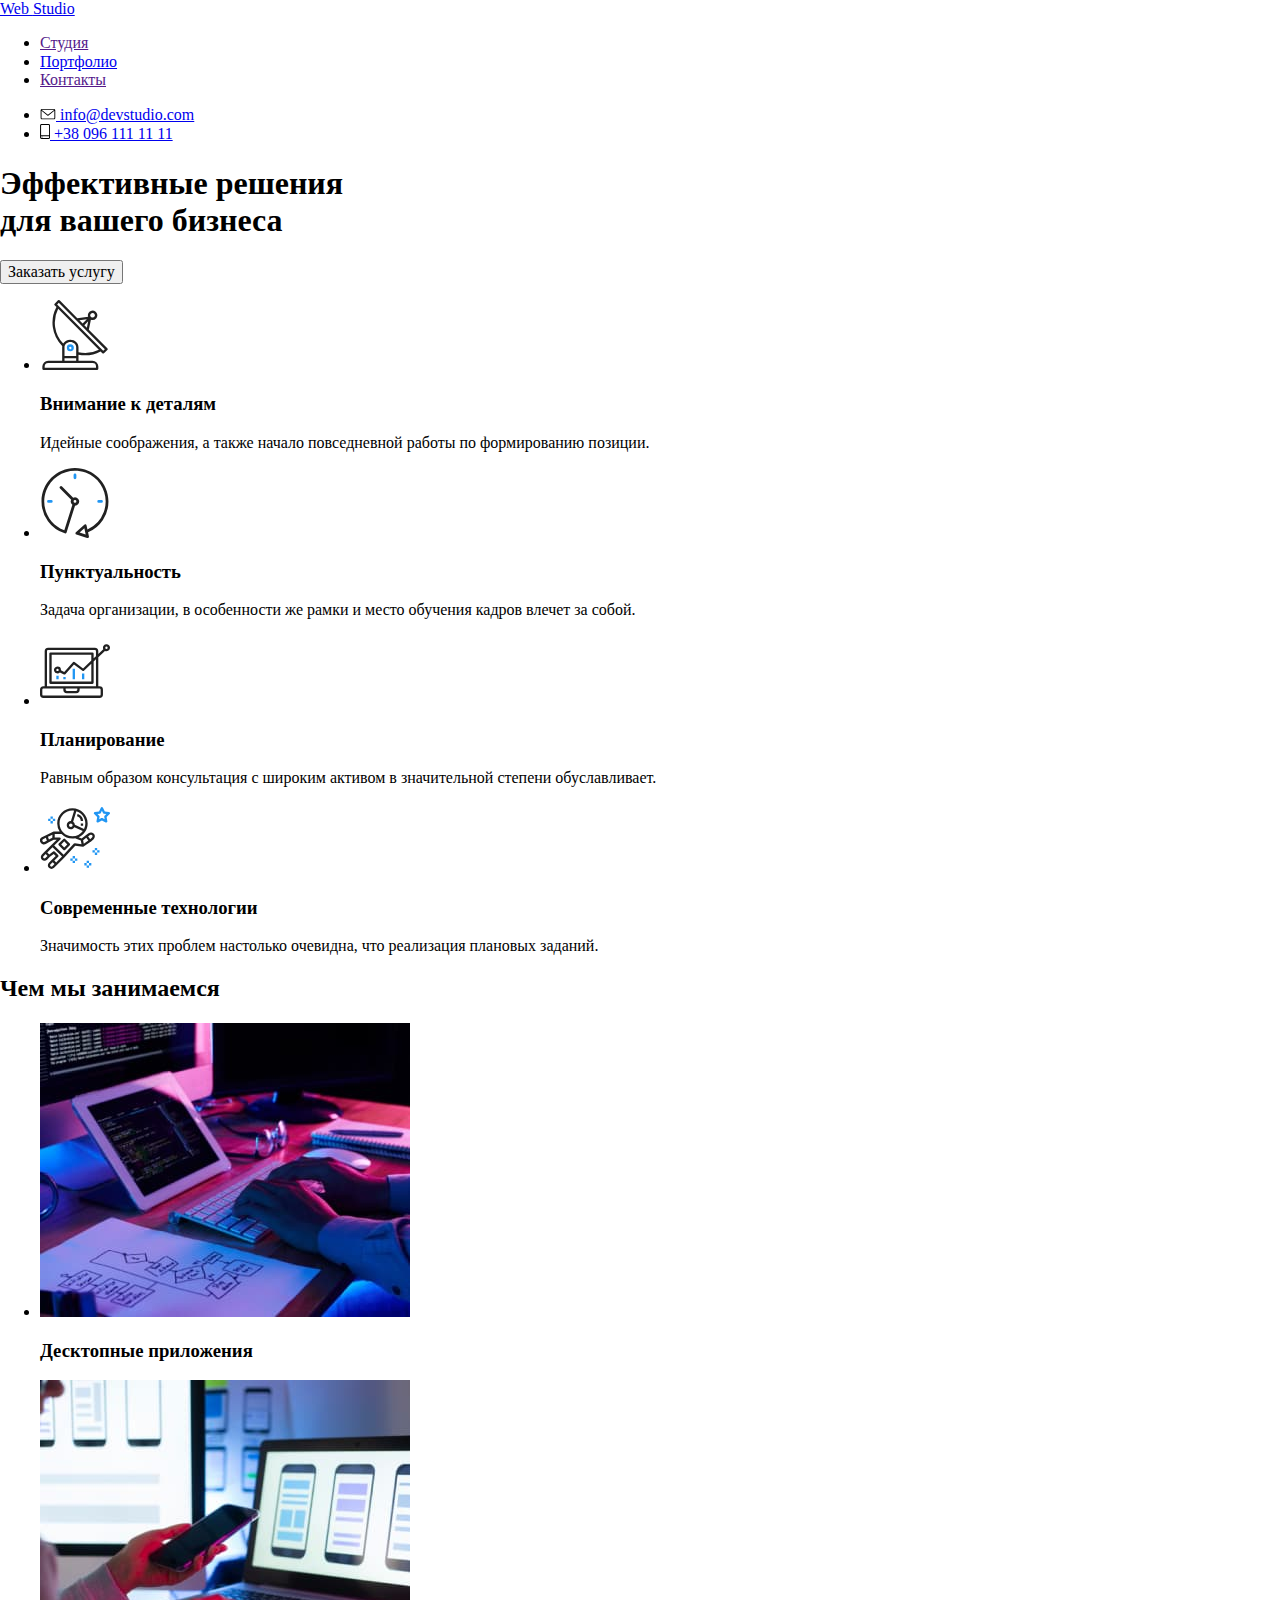
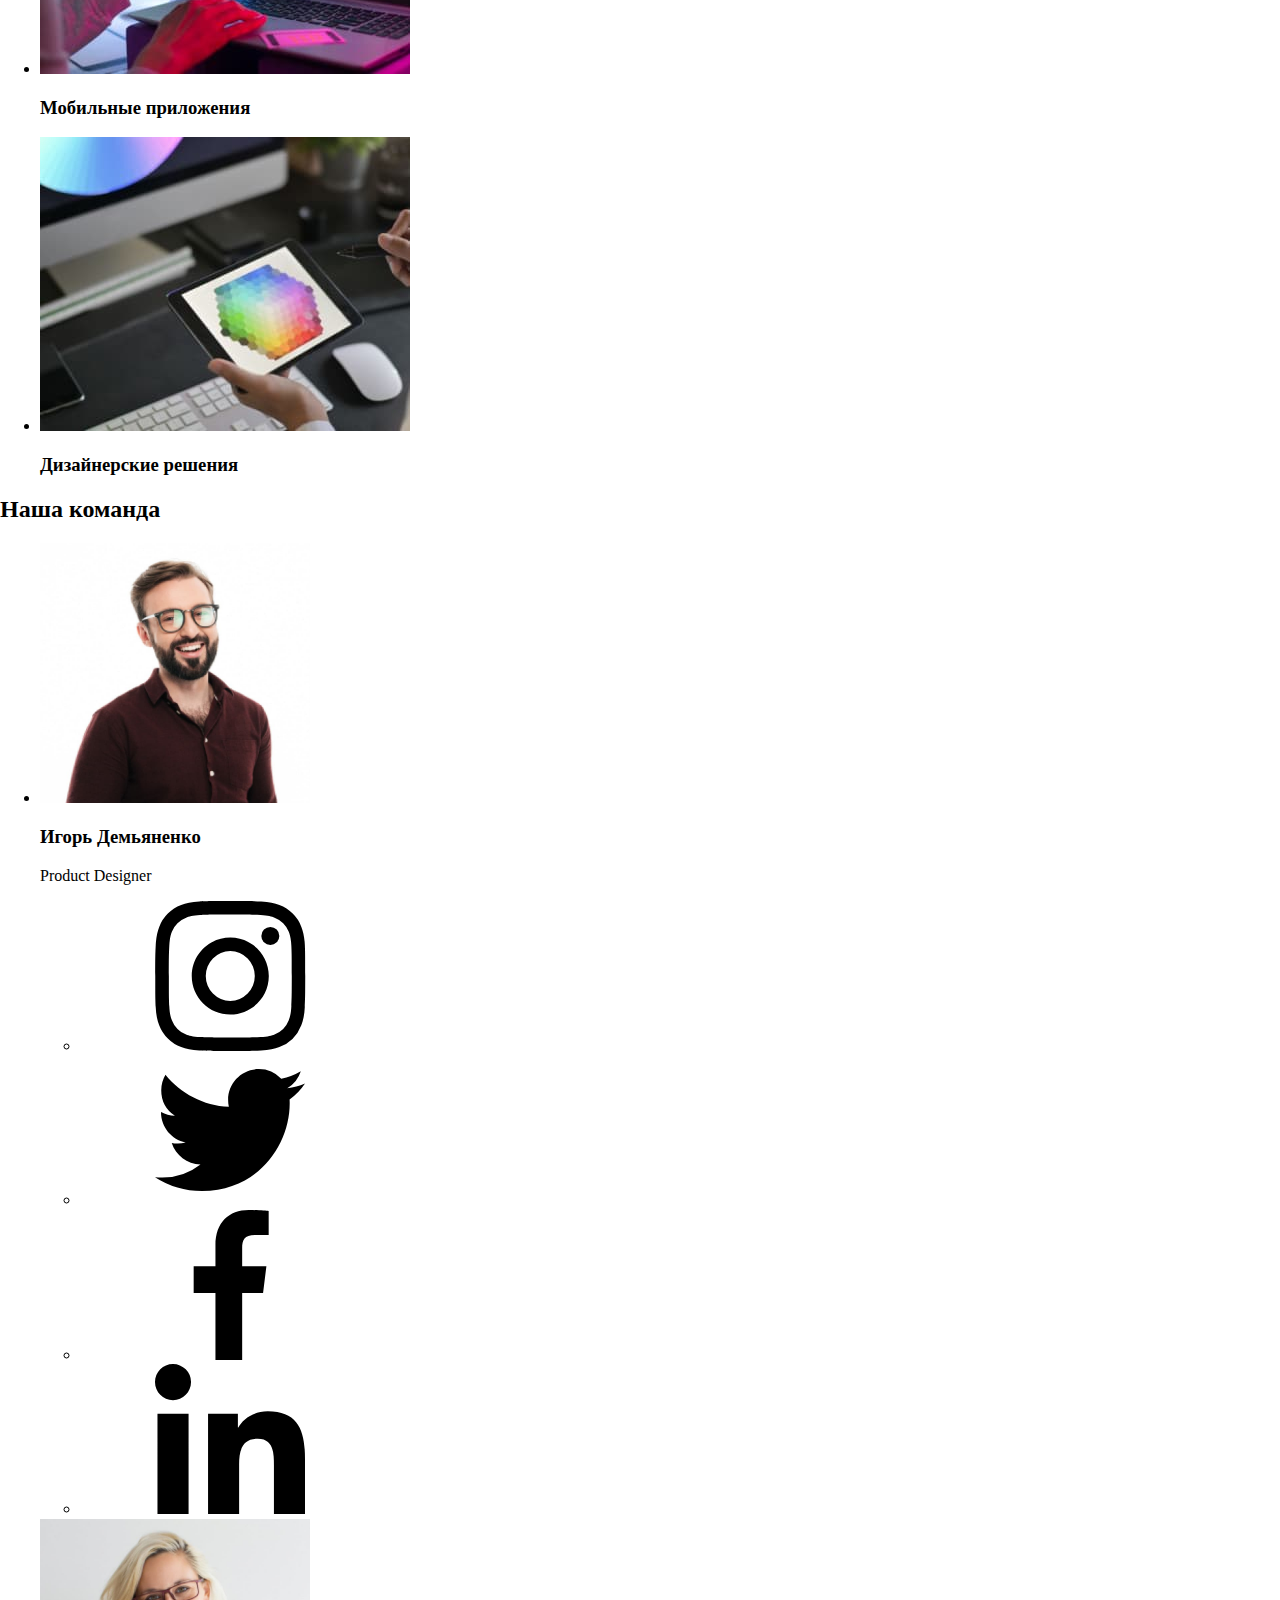
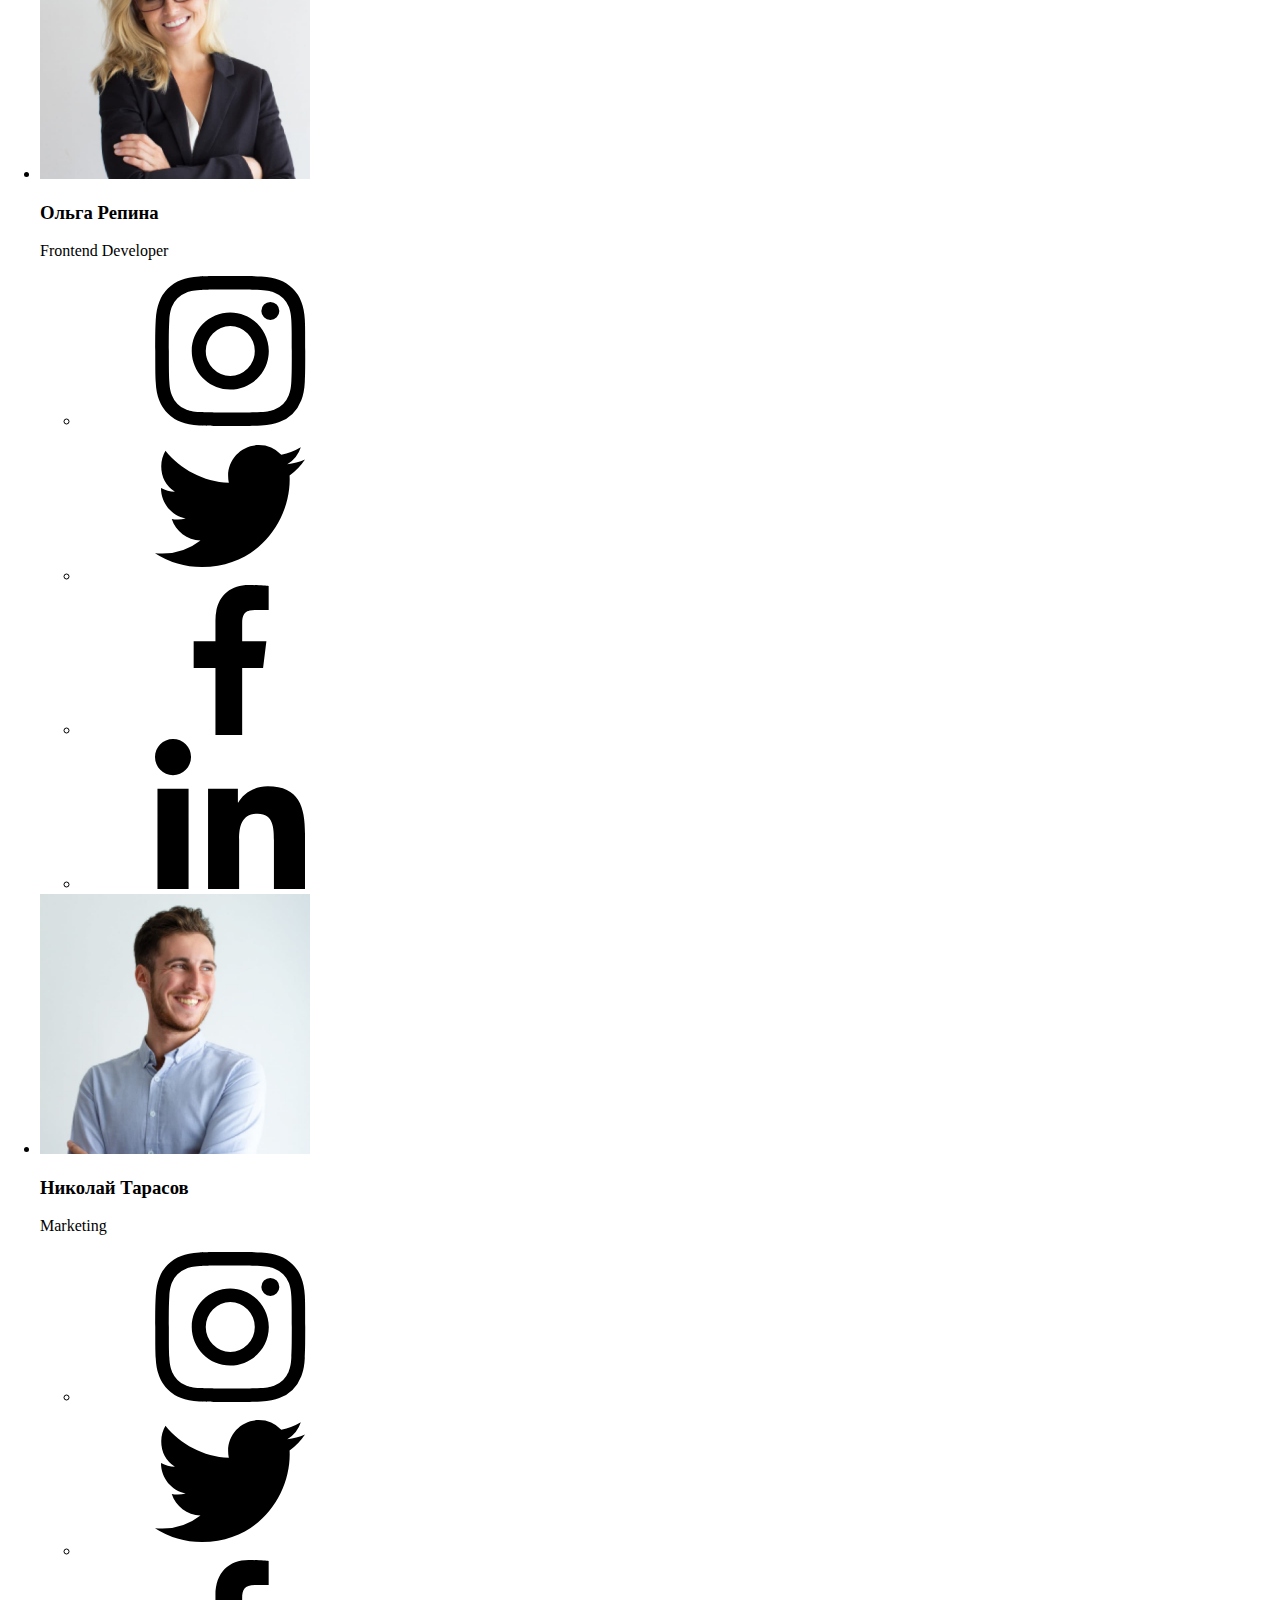
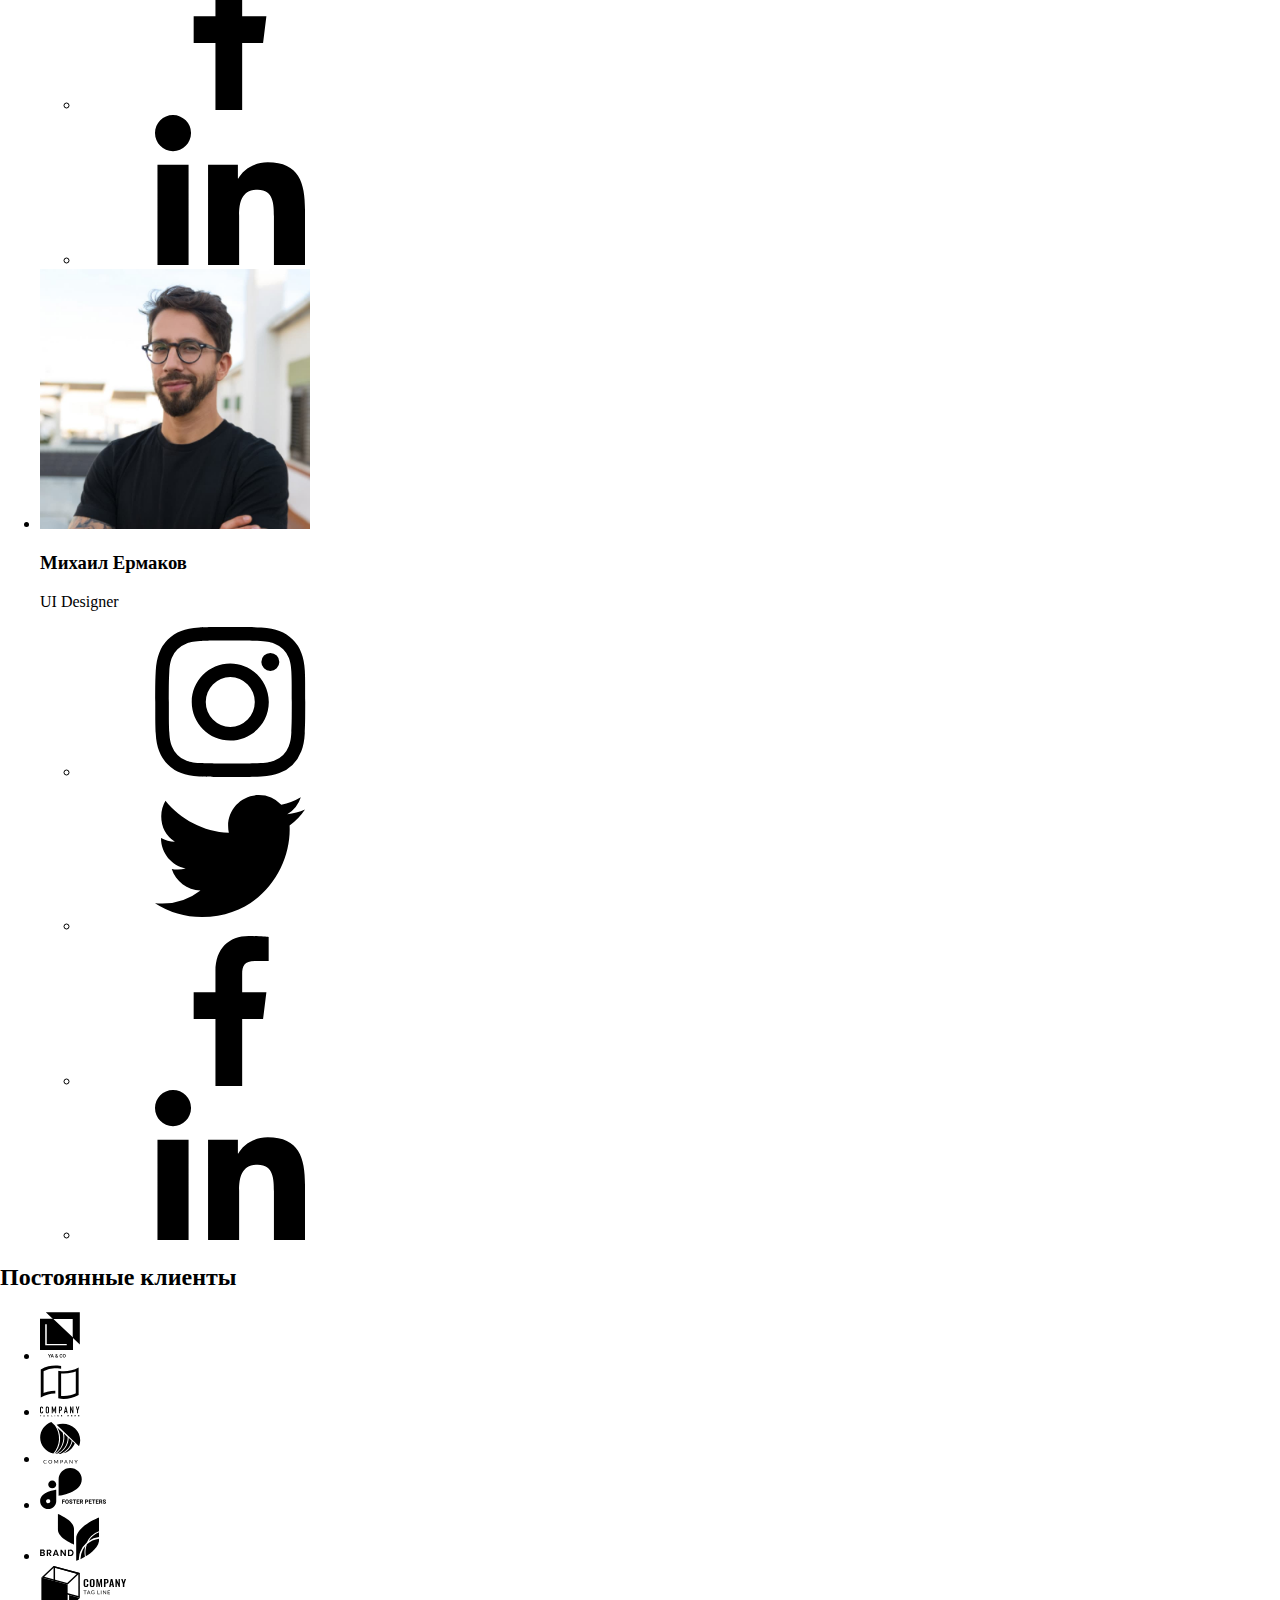
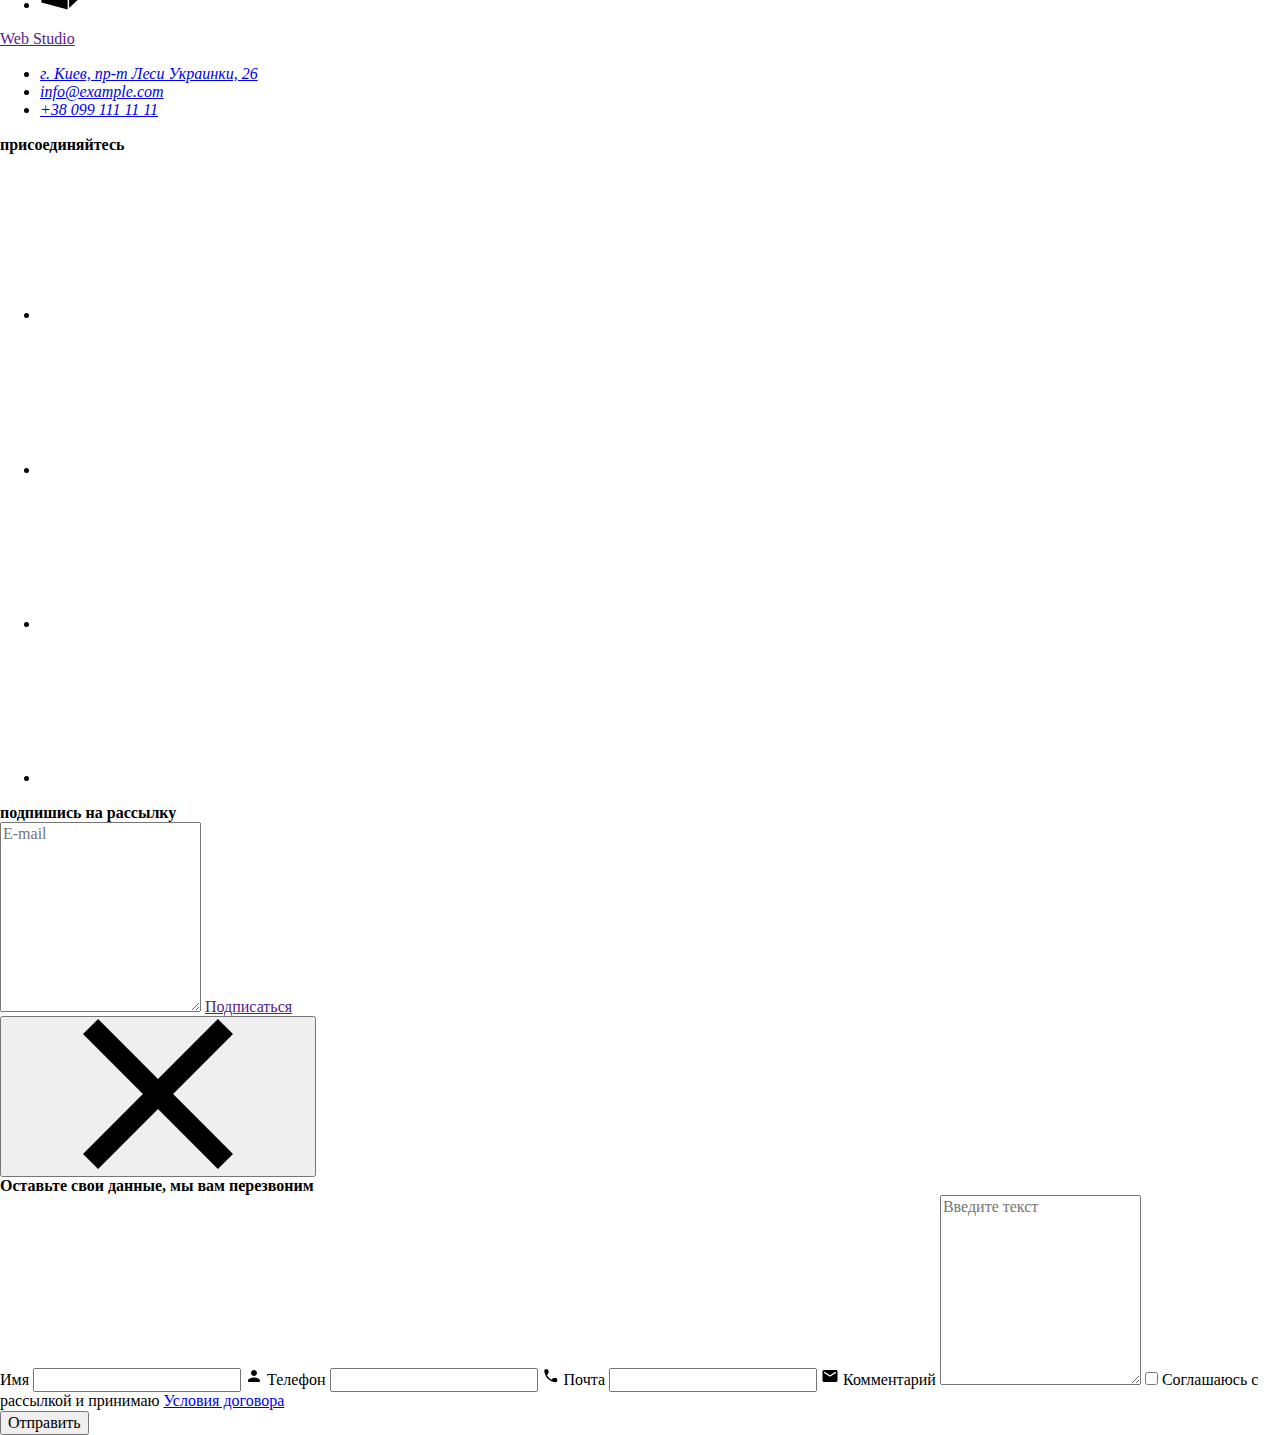
==== index.html @ db10d433 "Добавляет данные для нового дз" ====
<!DOCTYPE html>
<html lang="ru">
<head>
    <meta charset="UTF-8">
    <meta name="viewport" content="width=device-width, initial-scale=1.0">
    <title>Document</title>
    <link href="https://fonts.googleapis.com/css2?family=Raleway:wght@700&family=Roboto:wght@400;500;700;900&display=swap" rel="stylesheet">
    <link rel="stylesheet" href="./css/normalize.css">
    <link rel="stylesheet" href="./dist/css/main.min.css">
</head>
<body>
    <!--Шапка-->
        <header class="page-header">
        <div class="container-head nav-info">
            <nav class="navigation">
                <a href="./index.html" class="logo link-underline">Web <span class="color-logo">Studio</span></a>
                <ul class="site-nav list link-underline">
                    <li  class="item"><a href="" class="link current link-underline">Студия</a></li>
                    <li  class="item"><a href="./portfolio.html" class="link link-underline">Портфолио</a></li>
                    <li  class="item"><a href="" class="link link-underline">Контакты</a></li>
                </ul>
            </nav> 
            <ul class="contact-info list text new-address">
                <li class="item">
                    <a href="mailto:info@devstudio.com" class=" link-underline text-light position">
                        <svg class="phone" width="16px" height="11px">
                            <use href="./img/all-icon/sprite-opt.svg#icon-envelope"></use>
                        </svg> 
                    info@devstudio.com</a>
                </li>
                <li class="item">
                    <a href="tell:+380961111111" class=" link-underline text-light position">
                    <svg class="phone" width="10px" height="15px">
                        <use  href="./img/all-icon/sprite-opt.svg#icon-smartphone"></use>
                    </svg>  
                    +38 096 111 11 11</a>
                </li>
            </ul>
        </div>   
        
        </header>
<main>
    <!--Блок герой-->
    
    <section class="section-hero hero">
    <div class="container">
        <h1 class="section-title-hero">Эффективные решения<br>для вашего бизнеса</h1>
         <button class="button-hero link-underline" data-modal-open>Заказать услугу</button>
    </div>
    </section>
   <!--Список качеств-->  
    <section class="section-qualities color">
        <div class="container bg ">
         <!-- <h2 class="section-title">Преимущества Студии</h2> -->
     <ul class="list list-qualities">
        <li class="list-qualities-text icon-dicorat">
        <div class="icon-antenna">
            <svg class="antenna" width="70px" height="70px">
                <use href="./img/all-icon/sprite-opt.svg#icon-antenna"></use>
            </svg>
        </div>
            <h3 class="section-title">Внимание к деталям</h3>
            <p class="section-title-text">Идейные соображения, а также начало повседневной работы по формированию позиции.</p>

        </li>
        <li class="list-qualities-text icon-clock">
            <div class="icon-antenna">
                <svg class="antenna" width="70px" height="70px">
                    <use href="./img/all-icon/sprite-opt.svg#icon-clock"></use>
                </svg>
            </div>
            <h3 class="section-title">Пунктуальность</h3>
            <p class="section-title-text">Задача организации, в особенности же рамки и место обучения кадров влечет за собой.</p>

        </li>  
        <li class="list-qualities-text icon-leptop">
            <div class="icon-antenna">
                <svg class="antenna" width="70px" height="70px">
                    <use href="./img/all-icon/sprite-opt.svg#icon-diagram"></use>
                </svg>
            </div>
            <h3 class="section-title">Планирование</h3>
            <p class="section-title-text">Равным образом консультация с широким активом в значительной степени обуславливает.</p>

        </li>  
        <li class="list-qualities-text icon-astronaut">
            <div class="icon-antenna">
                <svg class="antenna" width="70px" height="70px">
                    <use href="./img/all-icon/sprite-opt.svg#icon-astronaut"></use>
                </svg>
            </div>
            <h3 class="section-title">Современные технологии</h3>
            <p class="section-title-text">Значимость этих проблем настолько очевидна, что реализация плановых заданий.</p>

        </li>    
     </ul>
    </div>
    </section>
    <!--Секция о работе компании-->
    <section class="section-work-company shed">
    <div class="container">
        <h2 class="section-title-style">Чем мы занимаемся</h2>
            <ul class="list company">
                <li class="company-item">
                <div class="thumb">
                    <img src="./img/what-we-are-doing/img-refreshed-opt.jpg" alt="Фото компьютера" width="370"/>
                    <h3 class="section-title">Десктопные приложения</h3>
                </div>
                </li>
                <li class="company-item">
                <div class="thumb">
                    <img src="./img/what-we-are-doing/img-lapt-refreshed-opt.jpg" alt="Фото телефона" width="370"/>
                    <h3 class="section-title">Мобильные приложения</h3>
                </div> 
                </li>
                <li class="company-item-headache">
                <div class="thumb">
                    <img src="./img/what-we-are-doing/img-note-refreshed-opt.jpg" alt="Фото монитора компьютера" width="370"/>
                    <h3 class="section-title">Дизайнерские решения</h3>
                </div>
                </li>
            </ul>
        </div>
    </section>
    <!--Информация о команде-->
    <section class="section information-about-team">
        <div class="container space-top">
            <h2 class="section-title-style">Наша команда</h2>
            <ul class="position-for-all list site-nav-yet">
                <li class="info-team ">
                    <img src="./img/img-igor-opt.jpg" alt="Фото члена команды" width="270"/>
                    <h3 class="section-title-info">Игорь Демьяненко</h3>
                    <p class="section-title-name">Product Designer</p>
            <ul class="team-social list">
            <li class="team-social-item ">
                <a href="" aria-label="Ссылка на инстаграм" class="link-underline link focuse-ligth">
                    <svg class="appearance-social">
                        <use href="./img/all-icon/sprite-opt.svg#icon-instagram" ></use>
                    </svg>
                </a>               
            </li>
            <li class="team-social-item">
                <a href="" aria-label="Ссылка на твиттер"  class="link-underline link focuse-ligth">
                    <svg class="appearance-social">
                        <use href="./img/all-icon/sprite-opt.svg#icon-twitter" ></use>
                    </svg>
                </a>
            </li>
            <li class="team-social-item">
                <a href="" aria-label="Ссылка на фейсбук"  class="link-underline link focuse-ligth">
                    <svg class="appearance-social size-face">
                        <use href="./img/all-icon/sprite-opt.svg#icon-facebook" ></use>
                    </svg>
                </a>
            </li>
            <li class="team-social-item"> 
                <a href="" aria-label="Ссылка на линкед" class="link-underline link focuse-ligth">
                    
                    <svg class="appearance-social">
                        <use href="./img/all-icon/sprite-opt.svg#icon-linkedin" ></use>
                    </svg>
                </a>
            </ul>
        </li>

            
                <li class="info-team">
                        <img src="./img/img-olg-opt.jpg" alt="Фото члена команды" width="270"/>
                        <h3 class="section-title-info">Ольга Репина</h3>
                        <p class="section-title-name">Frontend Developer</p>

        <ul class="team-social list">
            <li class="team-social-item ">
                <a href="" aria-label="Ссылка на инстаграм" class="link-underline link focuse-ligth">
                    <svg class="appearance-social">
                        <use href="./img/all-icon/sprite-opt.svg#icon-instagram" ></use>
                    </svg>
                </a>               
            </li>
            <li class="team-social-item">
                <a href="" aria-label="Ссылка на твиттер"  class="link-underline link focuse-ligth">
                    <svg class="appearance-social">
                        <use href="./img/all-icon/sprite-opt.svg#icon-twitter" ></use>
                    </svg>
                </a>
            </li>
            <li class="team-social-item">
                <a href="" aria-label="Ссылка на фейсбук"  class="link-underline link focuse-ligth">
                    <svg class="appearance-social size-face">
                        <use href="./img/all-icon/sprite-opt.svg#icon-facebook" ></use>
                    </svg>
                </a>
            </li>
            <li class="team-social-item"> 
                <a href="" aria-label="Ссылка на линкед" class="link-underline link focuse-ligth">
                    
                    <svg class="appearance-social">
                        <use href="./img/all-icon/sprite-opt.svg#icon-linkedin" ></use>
                    </svg>
                </a>
            </ul>
        </li>
                
                
                <li class="info-team">
                    <img src="./img/img-nik-opt.jpg" alt="Фото члена команды" width="270"/>
                    <h3 class="section-title-info">Николай Тарасов</h3>
                    <p class="section-title-name">Marketing</p>
                  
            <ul class="team-social list">
                <li class="team-social-item ">
                    <a href="" aria-label="Ссылка на инстаграм" class="link-underline link focuse-ligth">
                        <svg class="appearance-social">
                            <use href="./img/all-icon/sprite-opt.svg#icon-instagram" ></use>
                        </svg>
                    </a>               
                </li>
                <li class="team-social-item">
                    <a href="" aria-label="Ссылка на твиттер"  class="link-underline link focuse-ligth">
                        <svg class="appearance-social">
                            <use href="./img/all-icon/sprite-opt.svg#icon-twitter" ></use>
                        </svg>
                    </a>
                </li>
                <li class="team-social-item">
                    <a href="" aria-label="Ссылка на фейсбук"  class="link-underline link focuse-ligth">
                        <svg class="appearance-social size-face">
                            <use href="./img/all-icon/sprite-opt.svg#icon-facebook" ></use>
                        </svg>
                    </a>
                </li>
                <li class="team-social-item"> 
                    <a href="" aria-label="Ссылка на линкед" class="link-underline link focuse-ligth">
                        
                        <svg class="appearance-social">
                            <use href="./img/all-icon/sprite-opt.svg#icon-linkedin" ></use>
                        </svg>
                    </a>
                </ul>
            </li>

            
                <li class="info-team">
                    <img src="./img/img-mih-opt.jpg" alt="Фото члена команды" width="270"/>
                    <h3 class="section-title-info">Михаил Ермаков</h3>
                    <p class="section-title-name">UI Designer</p>
               
            <ul class="team-social list">
                <li class="team-social-item ">
                    <a href="" aria-label="Ссылка на инстаграм" class="link-underline link focuse-ligth">
                        <svg class="appearance-social">
                            <use href="./img/all-icon/sprite-opt.svg#icon-instagram" ></use>
                        </svg>
                    </a>               
                </li>
                <li class="team-social-item">
                    <a href="" aria-label="Ссылка на твиттер"  class="link-underline link focuse-ligth">
                        <svg class="appearance-social">
                            <use href="./img/all-icon/sprite-opt.svg#icon-twitter" ></use>
                        </svg>
                    </a>
                </li>
                <li class="team-social-item">
                    <a href="" aria-label="Ссылка на фейсбук"  class="link-underline link focuse-ligth">
                        <svg class="appearance-social size-face">
                            <use href="./img/all-icon/sprite-opt.svg#icon-facebook" ></use>
                        </svg>
                    </a>
                </li>
                <li class="team-social-item"> 
                    <a href="" aria-label="Ссылка на линкед" class="link-underline link focuse-ligth">
                        
                        <svg class="appearance-social">
                            <use href="./img/all-icon/sprite-opt.svg#icon-linkedin" ></use>
                        </svg>
                    </a>
                </ul>
            </li>
        </ul>
    </div>
    </section>
    <!--Постоянные клиенты-->
    <section class="section fuck">
    <div class="container constant-client">
        <h2 class="section-title-style">Постоянные клиенты</h2>
        <ul class="list clients">
            <li class=" clients-logo">
                <a href="" class="social-icons-link">
                    <svg class="ya-co focuse social-icon" width="44px" height="49px">
                        <use href="./img/all-icon/sprite-opt.svg#icon-ya-co"></use>
                    </svg>
                </a>
            </li>
            <li class="clients-logo">
                <a href="" class="social-icons-link">
                    <svg class="tagline-here social-icon" width="40px" height="52px">
                        <use href="./img/all-icon/sprite-opt.svg#icon-tagline-here" ></use>
                    </svg>
                </a>
            </li>
            <li class="clients-logo">
                <a href="" class="social-icons-link">
                    <svg class="company-icon social-icon" width="41px" height="42px">
                        <use href="./img/all-icon/sprite-opt.svg#icon-company"></use>
                    </svg>   
                </a>
            </li>
            <li class="clients-logo">
                <a href="" class="social-icons-link">
                    <svg class="foster-peters social-icon" width="79px" height="42px">
                        <use href="./img/all-icon/sprite-opt.svg#icon-foster-peters" ></use>
                    </svg>      
                </a>
            </li>
            <li class="clients-logo">
                <a href="" class="social-icons-link">
                    <svg class="brend  social-icon" width="59px" height="47px">
                        <use href="./img/all-icon/sprite-opt.svg#icon-brand" ></use>
                    </svg>     
                </a>
            </li>
            <li class="clients-logo">
                <a href="" class="social-icons-link ">
                    <svg class="company-tagline social-icon" width="88px" height="44px">
                        <use href="./img/all-icon/sprite-opt.svg#icon-comp-tagline" ></use>
                    </svg>      
                </a>
            </li>
        </ul>
    </div>
    </section>
</main>
    <!--Подвал-->
    <footer class="color-footer">
<div class="container flex-new  shape-footer">
<div class="common straight-line">  
            <a href="" class="logo delete link-underline">Web <span class="color-footer">Studio</span></a>
    <address>
        <ul class="list contact-info-new">
            <li class="location"><a href="https://goo.gl/maps/ugacKDVcA76BD8qYA" target="_blank" class="link-underline-additional">г. Киев, пр-т Леси Украинки, 26</a></li>
            <li class="detailes"><a href="mailto:info@devstudio.com" class="contact-info-color link-underline">info@example.com</a></li>
            <li class="detailes"><a href="tell:+380961111111" class="contact-info-color link-underline">+38 099 111 11 11</a></li>
        </ul>
    </address>
</div> 

<div class="common">
    <b class="call-to-act">присоединяйтесь</b>
    <ul class="list site-nav-yet social">
        <li class="social-network style-inst">
        <a href="" aria-label="Ссылка на инстаграм"  class="focus-footer link-underline link">
            <svg class="appearance-social focuse">
                <use href="./img/all-icon/sprite-opt.svg#icon-instagram-white" ></use>
            </svg>
        </a>
        </li>
        <li class="social-network style-twit">
        <a href="" aria-label="Ссылка на твиттер"  class="focus-footer  link-underline link">
            <svg class="appearance-social focuse">
                <use href="./img/all-icon/sprite-opt.svg#icon-twitter-white" ></use>
            </svg>
        </a>
        </li>
        <li class="social-network style-face">
        <a href="" aria-label="Ссылка на фейсбук"  class="focus-footer  link-underline link">
            <svg class="appearance-social focuse">
                <use href="./img/all-icon/sprite-opt.svg#icon-facebook-white" ></use>
            </svg>
        </a>
        </li>
        <li class="social-network style-in">
        <a href="" aria-label="Ссылка на линкед"  class="focus-footer  link-underline link">
            <svg class="appearance-social ">
                <use href="./img/all-icon/sprite-opt.svg#icon-linkedin-white" ></use>
            </svg>
        </a>
        </li>
    </ul>
</div>

<div class="common">
    <b class="call-to-act common">подпишись на рассылку</b>
<form  class="separation">
    <textarea class="comment-footer" name="comment-footer" id="comment-footer"  rows="10" placeholder="E-mail"></textarea>
    <a href="" class="button primary link-underline">Подписаться</a>
</form>
</div> 
</div>
    </footer>
    
    <div class="backdrop is-hidden" data-modal>
        <div class="modal">
         <button class="btn-apperance" data-modal-close>
             <svg class="btn-close" >
                 <use href="./img/all-icon/sprite-opt.svg#icon-cross-opt"></use>
             </svg>
         </button>
         <div class="super-puoer">
           <b class="call-make-act">Оставьте свои данные, мы вам перезвоним</b>
        </div>
         <form class="form js-speaker-form" autocomplete="off">

            <label class="form-filed">
                <span class="form-label">Имя</span>
                <input type="text" name="name" id="name" class="form-input" >
                <svg class="icon" width="18px" height="18px">
                    <use href="./img/all-icon/sprite-opt.svg#icon-person-black-new" ></use>
                </svg>
            </label>    

        <label class="form-filed">
            <span class="form-label">Телефон</span>
            <input type="tel" name="tel" id="tel" class="form-input">
             <svg class="icon" width="18px" height="18px">
                <use href="./img/all-icon/sprite-opt.svg#icon-phone-black-new" ></use>
            </svg>
        </label>
           <label  class="form-filed">
            <span class="form-label">Почта</span>
                <input type="email" name="mail" class="form-input">
                    <svg class="icon" width="18px" height="18px">
                    <use href="./img/all-icon/sprite-opt.svg#icon-email-black-new" ></use>
                </svg>
           </label>
            <label class="form-filed"> 
                <span class="form-label">Комментарий</span>
                <textarea class="comment form-input" name="comment" id="comment"  rows="10" placeholder="Введите текст" ></textarea>
           </label>
                <label class="filed"> 
                     <input class="checkbox" type="checkbox" >
                     <span class="checkbox-icon"></span>
                    <span class="label ">Соглашаюсь с рассылкой и принимаю <a href="#" class="policy-comp">Условия договора</a></span>   
               </label>
        <div class="btn-modal">
          <button class="btn-style" type="submit">Отправить</button>
        </div>   
         </form>   
        </div>
    </div>
<script src="./js/modal.js"></script>
<script src="./js-new/modal.new.js">
</script>
</body>
</html>
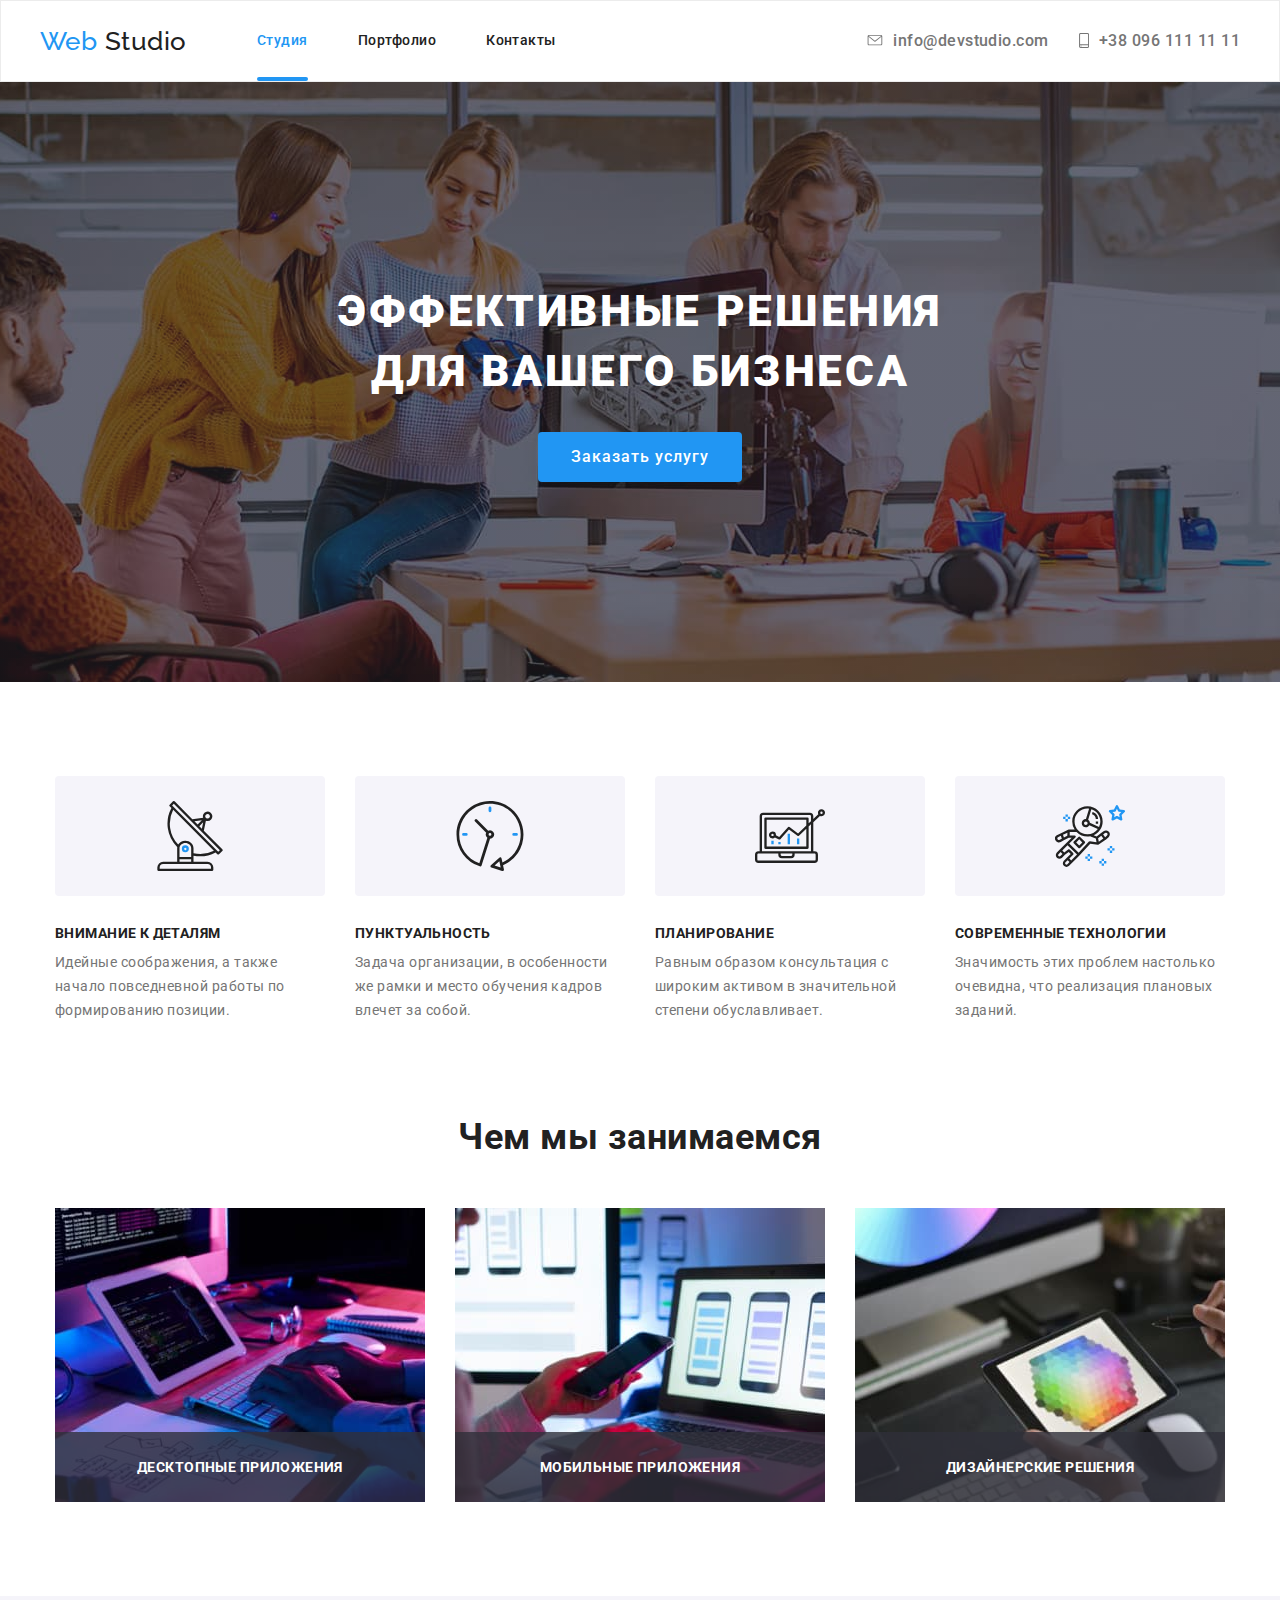
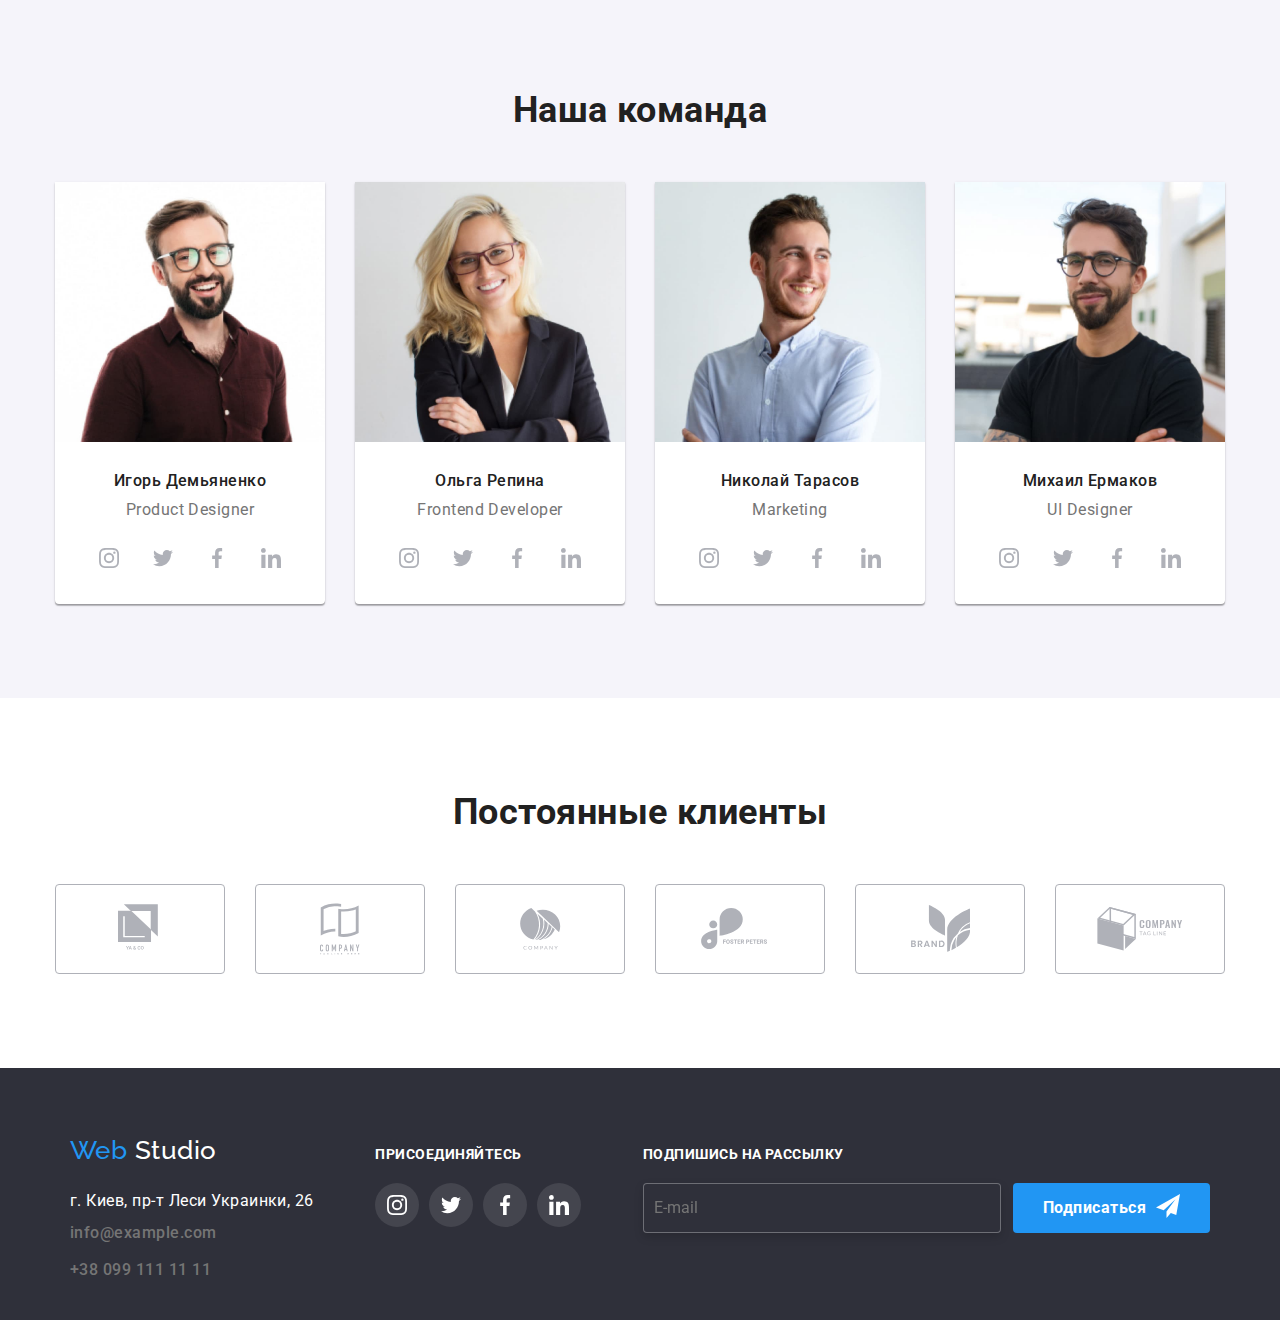
==== commit 342cc09f: "Новый путь" ====
--- a/index.html
+++ b/index.html
@@ -6,7 +6,7 @@
     <title>Document</title>
     <link href="https://fonts.googleapis.com/css2?family=Raleway:wght@700&family=Roboto:wght@400;500;700;900&display=swap" rel="stylesheet">
     <link rel="stylesheet" href="./css/normalize.css">
-    <link rel="stylesheet" href="./dist/css/main.min.css">
+    <link rel="stylesheet" href="./css/css/main.min.css">
 </head>
 <body>
     <!--Шапка-->
--- a/css/css/main.min.css
+++ b/css/css/main.min.css
@@ -0,0 +1,2 @@
+html{-webkit-box-sizing:border-box;box-sizing:border-box}*,*::before,*::after{-webkit-box-sizing:inherit;box-sizing:inherit}body{background-color:var(--white-color);color:#757575;font-family:'Roboto', sans-serif;letter-spacing:0.03em}.container{margin-left:auto;margin-right:auto;padding-left:15px;padding-right:15px;width:1200px}.button-hero{min-width:200px;border:1px solid transparent;border-radius:4px;padding:10px 32px;display:inline-block;height:50px;color:#fff;background-color:#2196F3;text-decoration:none;letter-spacing:0.06em;font-weight:700;font-size:16px;line-height:1.87;-webkit-box-align:center;-ms-flex-align:center;align-items:center;text-align:center}.button.primary{padding-top:10px;padding-right:29px;padding-left:29px;border-radius:4px;display:-webkit-box;display:-ms-flexbox;display:flex;border:1px solid transparent;color:#fff;background-color:#2196F3;font-weight:700;font-size:16px;line-height:1.8}.logo{margin-right:70px;font-size:26px;line-height:1.19;color:#2196F3;font-family:Raleway,cursive;font-weight:bold}.color-logo{color:#212121}.backdrop{position:fixed;top:0;left:0;width:100%;height:100%;background:rgba(0,0,0,0.2);opacity:1;-webkit-transition:1s ease-out;transition:1s ease-out}.modal{position:absolute;top:50%;left:50%;-webkit-transform:translate(-50%, -50%);transform:translate(-50%, -50%);max-width:581px;width:100%;height:581px;padding-top:40px;background:#fff}.btn-apperance{position:absolute;top:15px;right:15px;display:-webkit-inline-box;display:-ms-inline-flexbox;display:inline-flex;width:30px;height:30px;-webkit-box-pack:center;-ms-flex-pack:center;justify-content:center;-webkit-box-align:center;-ms-flex-align:center;align-items:center;border-radius:50%;background:#fff;border:1px solid rgba(0,0,0,0.1);cursor:pointer}.btn-close{fill:#212121;width:11px;height:11px;-webkit-transition:250ms cubic-bezier(0.4, 0, 0.2, 1);transition:250ms cubic-bezier(0.4, 0, 0.2, 1)}.is-hidden{opacity:0;pointer-events:none}.super-puoer{-webkit-box-pack:center;-ms-flex-pack:center;justify-content:center;margin-left:auto;margin-right:auto;-webkit-box-align:center;-ms-flex-align:center;align-items:center;width:448px}.call-make-act{font-weight:bold;font-size:20px;letter-spacing:0.03em;line-height:1.15px;color:#212121}.form{width:448px;margin-top:12px;margin-left:auto;margin-right:auto}.form-filed{position:relative;margin-bottom:10px;display:-webkit-box;display:-ms-flexbox;display:flex;-webkit-box-orient:vertical;-webkit-box-direction:normal;-ms-flex-direction:column;flex-direction:column}.form-filed input{margin:0;padding:10px;padding-left:42px;border:1px solid rgba(33,33,33,0.2);border-radius:4px}.form-label{margin-bottom:4px}.icon{position:absolute;bottom:0;left:0;margin-left:15px;-webkit-transform:translateY(-50%);transform:translateY(-50%);display:inline-block;background-size:cover}.comment{padding:12px 16px;height:120px;border:1px solid rgba(33,33,33,0.2);border-radius:4px}.checkbox{position:absolute;width:1px;height:1px;margin:-1px;border:0;padding:0;clip:rect(0 0 0 0);overflow:hidden}.checkbox-icon{display:inline-block;margin-right:7px;width:15px;height:15px;-webkit-transition:250ms cubic-bezier(0.4, 0, 0.2, 1);transition:250ms cubic-bezier(0.4, 0, 0.2, 1);border:2px solid #212121;border-radius:4px}.filed{display:-webkit-box;display:-ms-flexbox;display:flex;-webkit-box-align:center;-ms-flex-align:center;align-items:center;padding-left:13px;margin-bottom:30px;font-size:14px;line-height:1.71;letter-spacing:0.03em;color:var(--primary-text-color)}.checkbox:checked+.checkbox-icon{margin-right:7px;border-color:#2196F3;background-color:#2196F3;background-image:url(../../img/check-box-opt.svg);background-size:contain;background-origin:border-box}.checkbox-icon{display:inline-block;margin-right:7px;width:15px;height:15px;-webkit-transition:250ms cubic-bezier(0.4, 0, 0.2, 1);transition:250ms cubic-bezier(0.4, 0, 0.2, 1);border:2px solid #212121;border-radius:4px}.policy-comp{font-size:14px;line-height:1.7px;letter-spacing:0.03em;-webkit-text-decoration-line:underline;text-decoration-line:underline;color:#2196F3}.btn-modal{margin-top:30px;display:-webkit-box;display:-ms-flexbox;display:flex;-webkit-box-pack:center;-ms-flex-pack:center;justify-content:center}.btn-style{min-width:200px;height:50px;border:none;text-decoration:none;color:#fff;background:#188CE8;-webkit-box-shadow:0px 4px 4px rgba(0,0,0,0.15);box-shadow:0px 4px 4px rgba(0,0,0,0.15);border-radius:4px}.form-input:focus{outline-color:#2196F3}.form-input{-webkit-transition:250ms cubic-bezier(0.4, 0, 0.2, 1);transition:250ms cubic-bezier(0.4, 0, 0.2, 1)}.form-input:focus ~ .icon{fill:#2196F3}.form-input ~ .icon{-webkit-transition:250ms cubic-bezier(0.4, 0, 0.2, 1);transition:250ms cubic-bezier(0.4, 0, 0.2, 1)}.team-social{display:-webkit-box;display:-ms-flexbox;display:flex;-webkit-box-pack:center;-ms-flex-pack:center;justify-content:center;margin-top:16px;padding-right:32px;padding-left:32px}.page-header{width:auto;border:1px solid #ECECEC}.nav-info{display:-webkit-box;display:-ms-flexbox;display:flex;-webkit-box-align:center;-ms-flex-align:center;align-items:center}.container-head{margin-left:auto;margin-right:auto;width:1230px;padding-left:15px;padding-right:15px}.navigation{display:-webkit-box;display:-ms-flexbox;display:flex;-webkit-box-align:center;-ms-flex-align:center;align-items:center}.link-underline{font-style:normal}.site-nav{display:-webkit-box;display:-ms-flexbox;display:flex}.link-underline{text-decoration:none;font-weight:500;line-height:1.7}.list{padding:0;margin:0;list-style:none}a.link.current.link-underline{position:relative;display:-webkit-inline-box;display:-ms-inline-flexbox;display:inline-flex;-webkit-box-pack:center;-ms-flex-pack:center;justify-content:center}.site-nav .link.current{color:#2196F3}.site-nav .link{-webkit-transition:color 250ms cubic-bezier(0.4, 0, 0.2, 1);transition:color 250ms cubic-bezier(0.4, 0, 0.2, 1)}.site-nav .link{display:block;padding-top:32px;padding-bottom:32px;font-weight:500;font-size:14px;line-height:1.14;color:#212121}.current::after{content:"";position:absolute;display:block;bottom:0;width:100%;height:4px;background:#2196F3;border-radius:2px}.site-nav .item+.item{margin-left:50px}.site-nav .link{-webkit-transition:color 250ms cubic-bezier(0.4, 0, 0.2, 1);transition:color 250ms cubic-bezier(0.4, 0, 0.2, 1)}.site-nav .link{display:block;padding-top:32px;padding-bottom:32px;font-weight:500;font-size:14px;line-height:1.14;color:#212121}.nav-info>.contact-info{margin-left:auto}.contact-info{display:-webkit-box;display:-ms-flexbox;display:flex}.list{padding:0;margin:0;list-style:none}.position{display:-webkit-inline-box;display:-ms-inline-flexbox;display:inline-flex;-webkit-box-align:center;-ms-flex-align:center;align-items:center}.text-light{-webkit-transition:color 250ms cubic-bezier(0.4, 0, 0.2, 1);transition:color 250ms cubic-bezier(0.4, 0, 0.2, 1)}.contact-info svg{margin-right:10px;-webkit-box-align:center;-ms-flex-align:center;align-items:center;fill:#757575}.text-light svg{-webkit-transition:fill 250ms cubic-bezier(0.4, 0, 0.2, 1);transition:fill 250ms cubic-bezier(0.4, 0, 0.2, 1)}.contact-info .item+.item{margin-left:30px}.text-light{-webkit-transition:color 250ms cubic-bezier(0.4, 0, 0.2, 1);transition:color 250ms cubic-bezier(0.4, 0, 0.2, 1);color:#757575}.contact-info svg{margin-right:10px;-webkit-box-align:center;-ms-flex-align:center;align-items:center;fill:#757575}.text-light svg{-webkit-transition:fill 250ms cubic-bezier(0.4, 0, 0.2, 1);transition:fill 250ms cubic-bezier(0.4, 0, 0.2, 1)}.site-nav .link:hover,.site-nav .link:focus{color:#2196F3}.text-light:hover,.text-light:focus{color:#2196F3}.text-light:hover svg,.text-light:focus svg{fill:#2196F3}.section-hero{text-align:center}.hero{max-width:1600px;height:600px;padding-top:200px;margin-left:auto;margin-right:auto;-webkit-box-align:center;-ms-flex-align:center;align-items:center;background-image:-webkit-gradient(linear, left top, right top, from(rgba(47,48,58,0.4)), to(rgba(47,48,58,0.4))),url(../../img/Img-headr-opt.jpg);background-image:linear-gradient(to right, rgba(47,48,58,0.4), rgba(47,48,58,0.4)),url(../../img/Img-headr-opt.jpg);background-color:#212121;background-size:cover;background-repeat:no-repeat;background-position:center}.section-title-hero{margin-top:0;margin-bottom:30px;color:#fff;font-weight:900;font-size:44px;line-height:1.363;letter-spacing:0.06em;text-transform:uppercase}.section-qualities{padding-top:94px;padding-bottom:94px}.list-qualities{display:-webkit-box;display:-ms-flexbox;display:flex}.list-qualities-text{min-width:270px;margin-right:30px}.list-qualities-text{width:calc((100% - 90px) / 3)}.list-qualities div{-webkit-box-pack:center;-ms-flex-pack:center;justify-content:center;-webkit-box-align:center;-ms-flex-align:center;align-items:center;display:-webkit-box;display:-ms-flexbox;display:flex}.icon-antenna{background-color:#F5F4FA;height:120px;border-radius:4px;margin-bottom:30px}.section-title{color:#212121;font-weight:700;font-size:14px;line-height:1.1;text-transform:uppercase;letter-spacing:0.03em;margin:0px}.section-title-text{font-weight:400;font-size:14px;line-height:1.7;margin-top:10px;margin-bottom:0}.section-work-company{padding-bottom:94px}.section-title-style{margin-top:0px;margin-bottom:50px;color:#212121;font-weight:700;font-size:36px;line-height:1.16;text-align:center}.company{display:-webkit-box;display:-ms-flexbox;display:flex;-ms-flex-wrap:wrap;flex-wrap:wrap}.company-item{width:calc((100% - 2 * 30px) / 3);margin-right:30px}.thumb{position:relative}.company img{display:block}.company img{border-style:none}.thumb>h3{position:absolute;bottom:0;width:100%;height:70px;display:-webkit-inline-box;display:-ms-inline-flexbox;display:inline-flex;-webkit-box-align:center;-ms-flex-align:center;align-items:center;-webkit-box-pack:center;-ms-flex-pack:center;justify-content:center;color:#fff;background:rgba(47,48,58,0.8)}.information-about-team{background:#F5F4FA}.space-top{padding-top:94px;padding-bottom:94px}.section-title-style{margin-top:0px;margin-bottom:50px;color:#212121;font-weight:700;font-size:36px;line-height:1.16;text-align:center}.position-for-all{display:-webkit-box;display:-ms-flexbox;display:flex}.info-team:not(:last-child){margin-right:30px}.info-team{width:calc((100% - 30px * 3) / 4);padding-bottom:24px;background-color:#fff;text-align:center}.info-team{-webkit-box-shadow:0px 1px 3px rgba(0,0,0,0.12),0px 1px 1px rgba(0,0,0,0.14),0px 2px 1px rgba(0,0,0,0.2);box-shadow:0px 1px 3px rgba(0,0,0,0.12),0px 1px 1px rgba(0,0,0,0.14),0px 2px 1px rgba(0,0,0,0.2);border-radius:0px 0px 4px 4px}.position-for-all img{display:block}img{border-style:none}.section-title-info{margin-top:30px;margin-bottom:0px;text-align:center;color:#212121;font-weight:500;font-size:16px;line-height:1.18}.section-title-name{margin-top:10px;margin-bottom:0px;text-align:center;font-weight:400;font-size:16px;line-height:1.18}.team-social-item:not(:last-child){margin-right:10px}.team-social-item{-webkit-transition:background-color 250ms cubic-bezier(0.4, 0, 0.2, 1);transition:background-color 250ms cubic-bezier(0.4, 0, 0.2, 1)}.team-social-item{fill:#AFB1B8;border-radius:50%}.team-social-item{-webkit-box-pack:center;-ms-flex-pack:center;justify-content:center;margin-left:0px;margin-top:0px}.site-nav-yet a{-webkit-box-pack:center;-ms-flex-pack:center;justify-content:center;-webkit-box-align:center;-ms-flex-align:center;align-items:center;display:-webkit-box;display:-ms-flexbox;display:flex;height:44px;width:44px}.focuse-ligth{-webkit-transition:background-color 250ms cubic-bezier(0.4, 0, 0.2, 1);transition:background-color 250ms cubic-bezier(0.4, 0, 0.2, 1)}.appearance-social{fill:#AFB1B8;width:20px;height:20px}.team-social{margin-top:16px}.team-social-item:hover{background-color:#2196F3}.team-social-item:hover svg{fill:#fff}.focuse-ligth:focus{background-color:#2196F3;border-radius:50%}.focuse-ligth{-webkit-transition:background-color 250ms cubic-bezier(0.4, 0, 0.2, 1);transition:background-color 250ms cubic-bezier(0.4, 0, 0.2, 1)}.team-social-item :focus .appearance-social{fill:#fff}.constant-client{padding-top:94px;padding-bottom:94px}.section-title-style{margin-top:0px;margin-bottom:50px;color:#212121;font-weight:700;font-size:36px;line-height:1.16;text-align:center}.clients{display:-webkit-box;display:-ms-flexbox;display:flex;-webkit-box-pack:center;-ms-flex-pack:center;justify-content:center;-ms-flex-pack:distribute;justify-content:space-around}.clients-logo,.social-icon,.social-icons-link,.social-icon{-webkit-transition:250ms cubic-bezier(0.4, 0, 0.2, 1);transition:250ms cubic-bezier(0.4, 0, 0.2, 1)}.clients-logo{margin-right:30px}.social-icons-link{display:-webkit-inline-box;display:-ms-inline-flexbox;display:inline-flex;border:1px solid #AFB1B8;border-radius:4px;width:170px;height:90px;border-radius:4px;outline-color:#2196F3;-webkit-box-align:center;-ms-flex-align:center;align-items:center;-webkit-box-pack:center;-ms-flex-pack:center;justify-content:center}.clients-logo,.social-icon,.social-icons-link,.social-icon{-webkit-transition:250ms cubic-bezier(0.4, 0, 0.2, 1);transition:250ms cubic-bezier(0.4, 0, 0.2, 1)}.ya-co,.tagline-here,.company-icon,.foster-peters,.brend,.company-tagline{fill:#AFB1B8;vertical-align:middle}.social-icons-link:hover,.social-icons-link:focus{border:1px solid #2196F3}.clients-logo:hover svg{fill:#2196F3}.social-icons-link:focus svg{fill:#2196F3}.color-footer{background:#2F303A;color:#fff}.contact-info-new .detailes a{color:#757575}.contact-info-new .location a{color:#fff;text-decoration:none;font-style:normal}.flex-new{display:-webkit-box;display:-ms-flexbox;display:flex;-webkit-box-pack:justify;-ms-flex-pack:justify;justify-content:space-between}.shape-footer{width:1170px;height:252px;padding-top:60px;padding-bottom:60px;-webkit-box-align:baseline;-ms-flex-align:baseline;align-items:baseline}.common{margin-right:69px;display:block;margin:0px}.location{margin-top:20px}.contact-info-new .detailes{margin-top:9px}.contact-info-color{-webkit-transition:250ms cubic-bezier(0.4, 0, 0.2, 1);transition:250ms cubic-bezier(0.4, 0, 0.2, 1)}a.contact-info-color.link-underline:focus{color:#2196F3}.detailes:hover a{color:#2196F3}.common:not(:last-child){margin-right:30px}.common{margin-right:69px;display:block;margin:0px}.call-to-act{margin-bottom:20px;font-size:14px;line-height:1.14;text-transform:uppercase;color:#FFFFFF}.social{display:-webkit-box;display:-ms-flexbox;display:flex;margin-top:20px}.social-network:not(:last-child){margin-right:10px}.style-inst,.style-twit,.style-face,.style-in{-webkit-transition:250ms cubic-bezier(0.4, 0, 0.2, 1);transition:250ms cubic-bezier(0.4, 0, 0.2, 1)}.style-inst,.style-twit,.style-face,.style-in{background-size:20px;background-color:rgba(255,255,255,0.1);background-repeat:no-repeat;background-position:center;border-radius:50%}.site-nav-yet a{-webkit-box-pack:center;-ms-flex-pack:center;justify-content:center;-webkit-box-align:center;-ms-flex-align:center;align-items:center;display:-webkit-box;display:-ms-flexbox;display:flex;height:44px;width:44px}.focus-footer{-webkit-transition:250ms cubic-bezier(0.4, 0, 0.2, 1);transition:250ms cubic-bezier(0.4, 0, 0.2, 1)}.separation{display:-webkit-box;display:-ms-flexbox;display:flex}.comment-footer{overflow:hidden;width:358px;height:50px;padding-top:15px;padding-bottom:15px;padding-left:10px;margin-right:12px;border:1px solid rgba(255,255,255,0.3);-webkit-box-sizing:border-box;box-sizing:border-box;-webkit-filter:drop-shadow(0px 4px 4px rgba(0,0,0,0.15));filter:drop-shadow(0px 4px 4px rgba(0,0,0,0.15));border-radius:4px;background:#2F303A;color:#fff}textarea{resize:none}.button::after{content:"";margin-left:10px;width:24px;height:24px;background-image:url(../../img/telegram.svg)}.style-inst:hover,.style-twit:hover,.style-face:hover,.style-in:hover{background-color:#2196F3}.focus-footer:focus{border-radius:50%;background-color:#2196F3}.appearance-social{fill:#AFB1B8;width:20px;height:20px}
+/*# sourceMappingURL=main.min.css.map */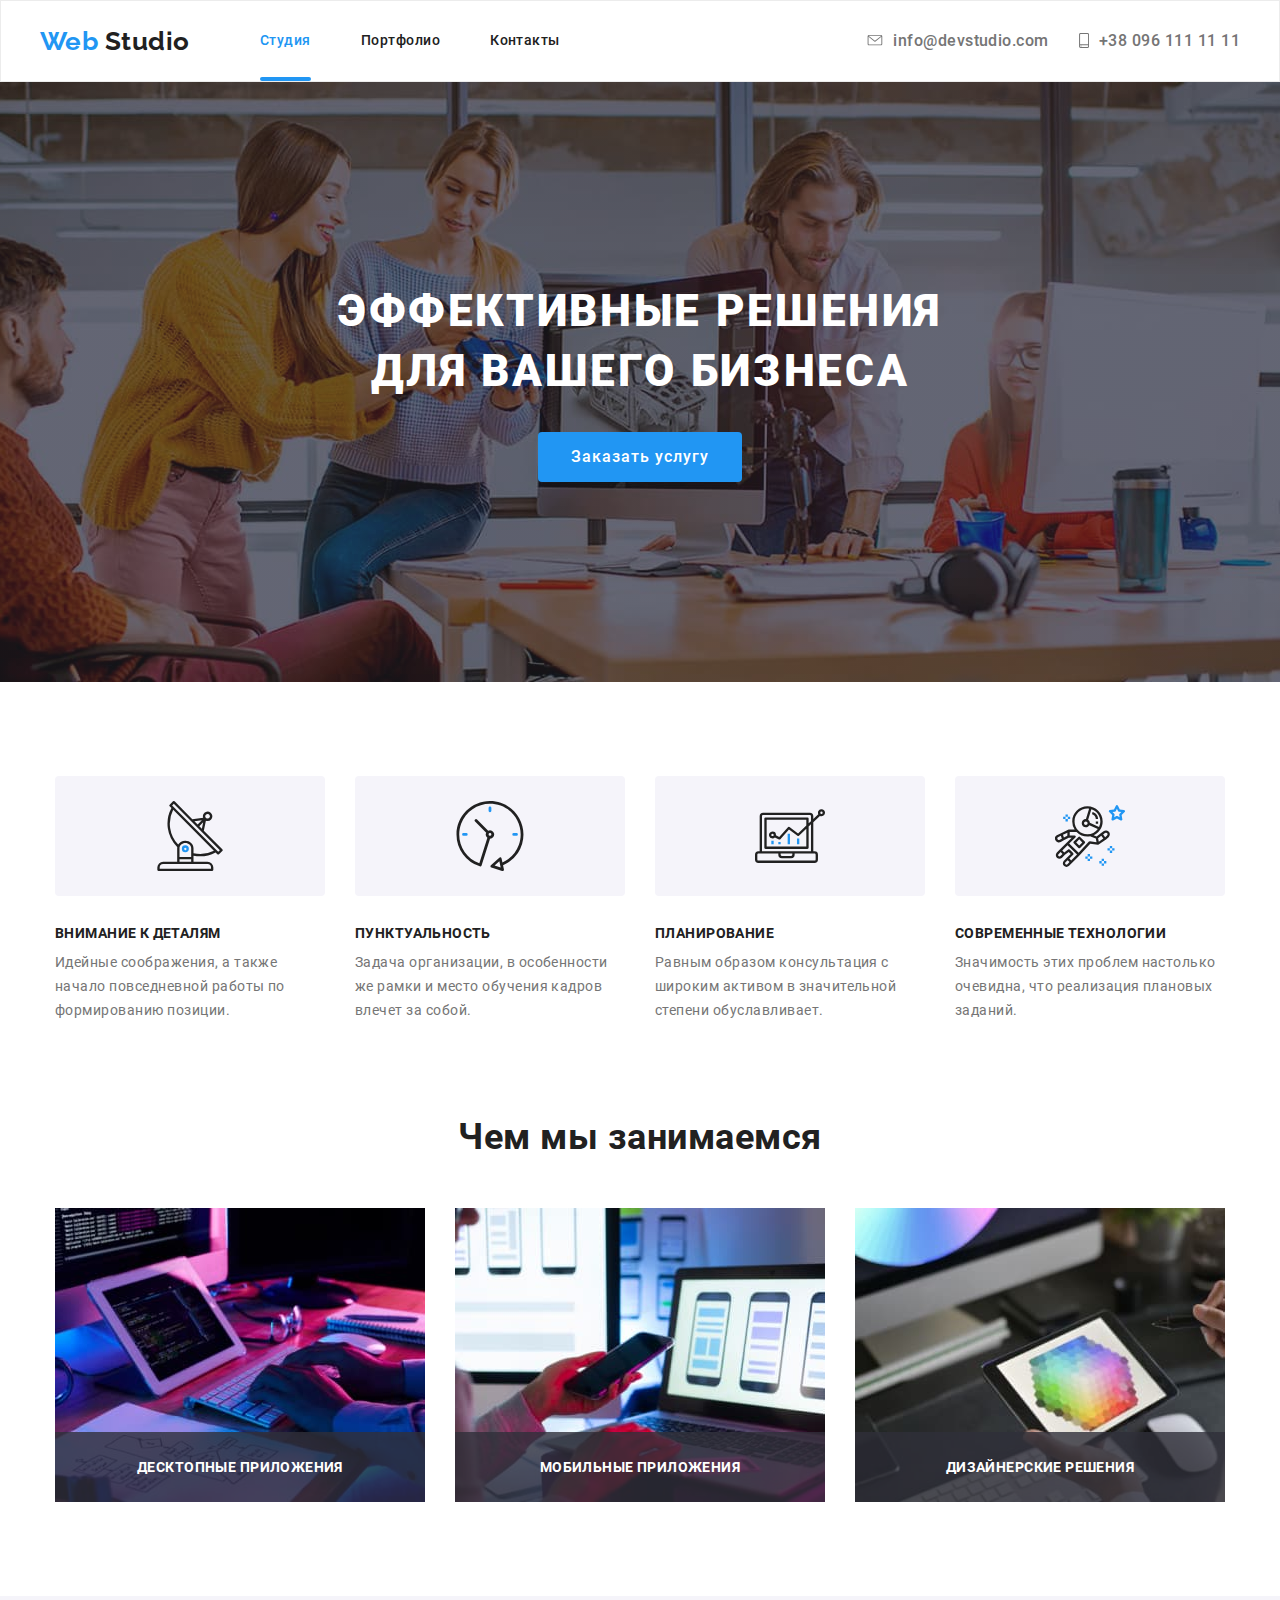
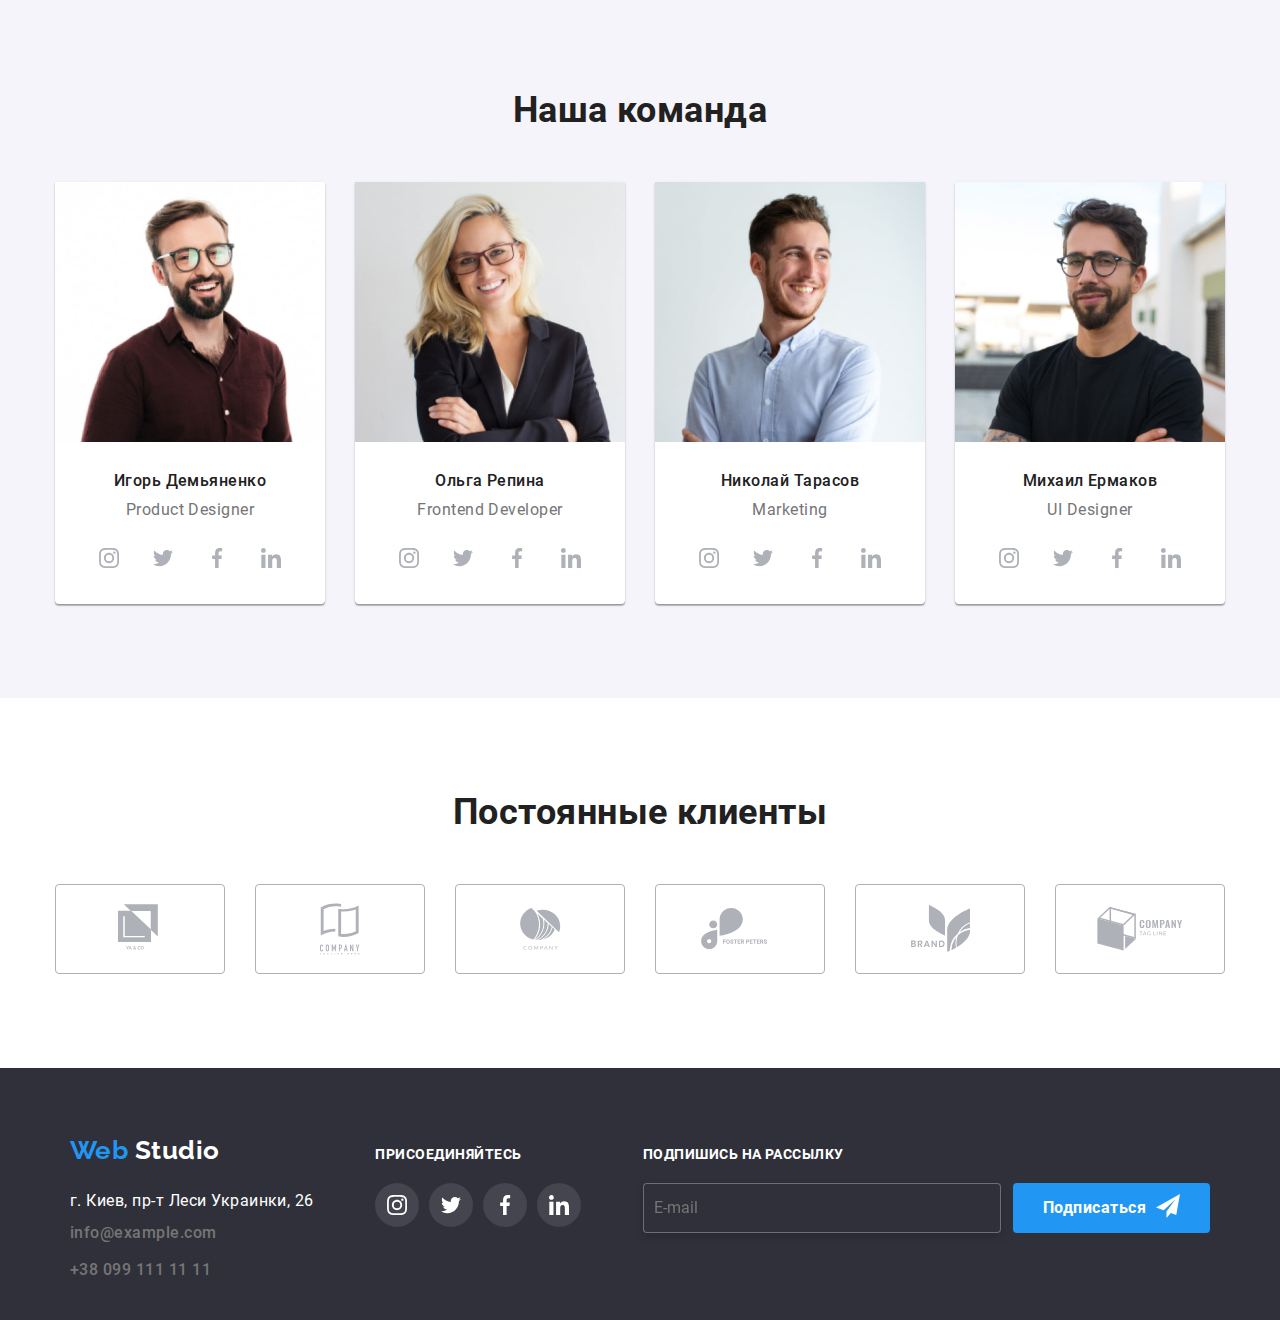
==== commit f5504326: "Подключает шрифты локально" ====
--- a/index.html
+++ b/index.html
@@ -4,7 +4,7 @@
     <meta charset="UTF-8">
     <meta name="viewport" content="width=device-width, initial-scale=1.0">
     <title>Document</title>
-    <link href="https://fonts.googleapis.com/css2?family=Raleway:wght@700&family=Roboto:wght@400;500;700;900&display=swap" rel="stylesheet">
+    <link href="./css-style/style.css" rel="stylesheet">
     <link rel="stylesheet" href="./css/normalize.css">
     <link rel="stylesheet" href="./css/css/main.min.css">
 </head>
--- a/css-style/style.css
+++ b/css-style/style.css
@@ -0,0 +1,44 @@
+@font-face {
+    font-family: "raleway";
+    src: 
+        url("../css-style/fonts/raleway-v17-latin_cyrillic-700.woff2") format("woff2"),
+        url("../css-style/fonts/raleway-v17-latin_cyrillic-700.woff") format("woff");
+    font-weight: 700;
+    font-style: normal;
+   }
+
+   @font-face {
+    font-family: "roboto";
+    src: 
+        url("../css-style/fonts/roboto-v20-latin_cyrillic-500.woff2") format("woff2"),
+        url("../css-style/fonts/roboto-v20-latin_cyrillic-500.woff") format("woff");
+    font-weight: 500;
+    font-style: normal;
+   }
+
+   @font-face {
+    font-family: "roboto";
+    src: 
+        url("../css-style/fonts/roboto-v20-latin_cyrillic-700.woff2") format("woff2"),
+        url("../css-style/fonts/roboto-v20-latin_cyrillic-700.woff") format("woff");
+    font-weight: 700;
+    font-style: normal;
+   }
+
+   @font-face {
+    font-family: "roboto";
+    src: 
+        url("../css-style/fonts/roboto-v20-latin_cyrillic-900.woff2") format("woff2"),
+        url("../css-style/fonts/roboto-v20-latin_cyrillic-900.woff") format("woff");
+    font-weight: 900;
+    font-style: normal;
+   }
+
+   @font-face {
+    font-family: "roboto";
+    src: 
+        url("../css-style/fonts/roboto-v20-latin_cyrillic-regular.woff2") format("woff2"),
+        url("../css-style/fonts/roboto-v20-latin_cyrillic-regular.woff") format("woff");
+    font-weight: 400;
+    font-style: normal;
+   }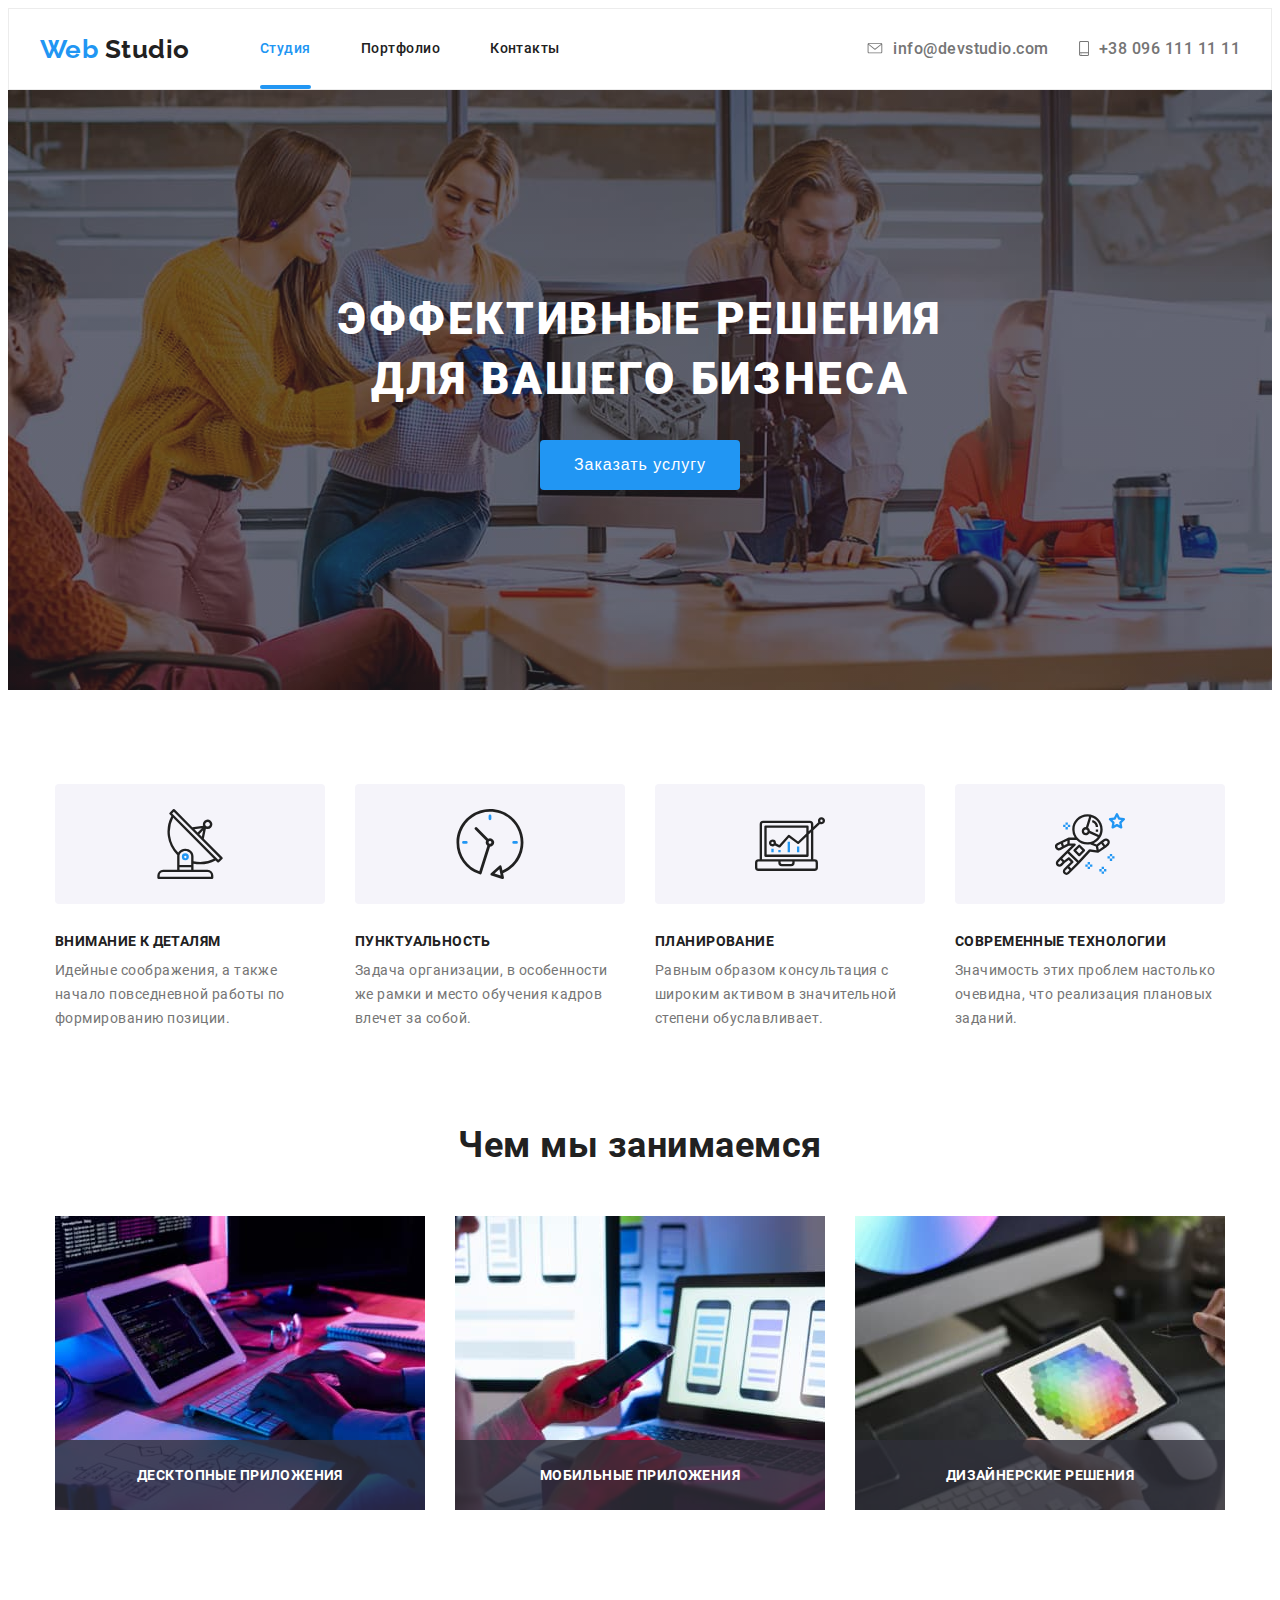
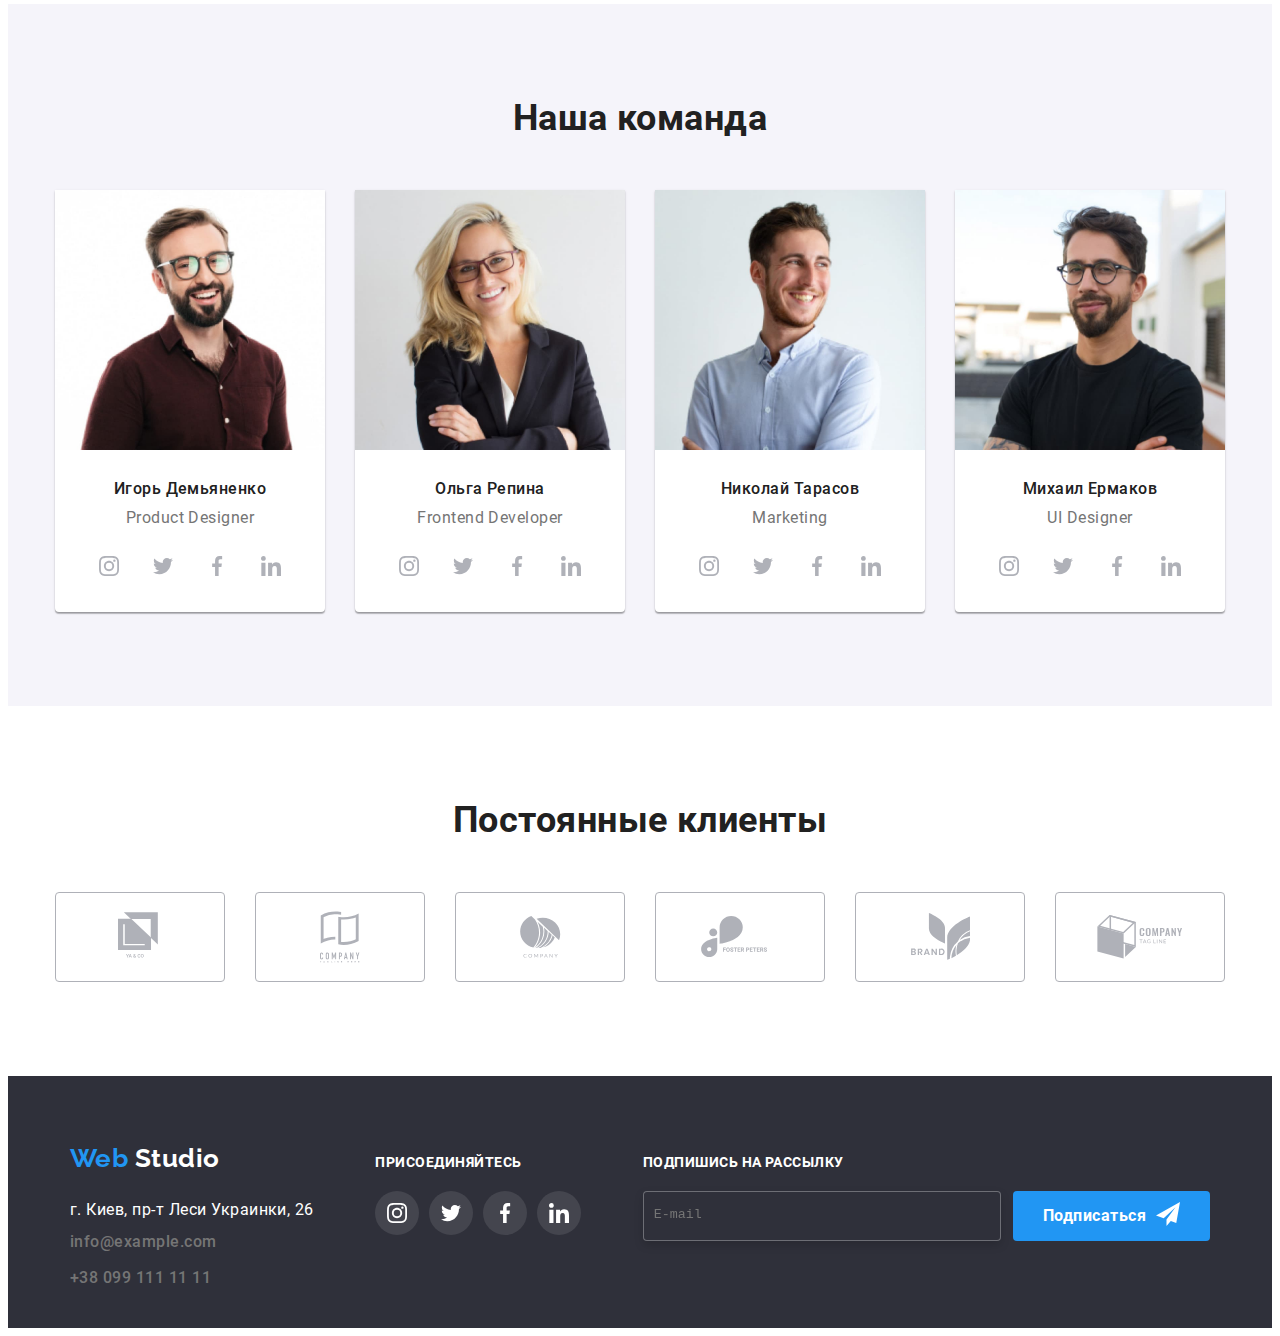
==== commit e7f2d333: "Добавляет новые данные в sass" ====
--- a/index.html
+++ b/index.html
@@ -4,9 +4,9 @@
     <meta charset="UTF-8">
     <meta name="viewport" content="width=device-width, initial-scale=1.0">
     <title>Document</title>
-    <link href="./css-style/style.css" rel="stylesheet">
-    <link rel="stylesheet" href="./css/normalize.css">
-    <link rel="stylesheet" href="./css/css/main.min.css">
+    <link href="./css/fonts-main.min.css" rel="stylesheet">
+    <link rel="stylesheet" href="./css/fonts-main.min.css">
+    <link rel="stylesheet" href="./css/main.min.css">
 </head>
 <body>
     <!--Шапка-->
--- a/css/fonts-main.min.css
+++ b/css/fonts-main.min.css
@@ -0,0 +1,2 @@
+@font-face{font-family:"raleway";src:url("../../fonts/raleway-v17-latin_cyrillic-700.woff2") format("woff2"),url("../../fonts/raleway-v17-latin_cyrillic-700.woff") format("woff");font-weight:700;font-style:normal}@font-face{font-family:"roboto";src:url("../../fonts/roboto-v20-latin_cyrillic-500.woff2") format("woff2"),url("../../fonts/roboto-v20-latin_cyrillic-500.woff") format("woff");font-weight:500;font-style:normal}@font-face{font-family:"roboto";src:url("../../fonts/roboto-v20-latin_cyrillic-700.woff2") format("woff2"),url("../../fonts/roboto-v20-latin_cyrillic-700.woff") format("woff");font-weight:700;font-style:normal}@font-face{font-family:"roboto";src:url("../../fonts/roboto-v20-latin_cyrillic-900.woff2") format("woff2"),url("../../fonts/roboto-v20-latin_cyrillic-900.woff") format("woff");font-weight:900;font-style:normal}@font-face{font-family:"roboto";src:url("../../fonts/roboto-v20-latin_cyrillic-regular.woff2") format("woff2"),url("../../fonts/roboto-v20-latin_cyrillic-regular.woff") format("woff");font-weight:400;font-style:normal}
+/*# sourceMappingURL=fonts-main.min.css.map */--- a/css/fonts-main.min.css
+++ b/css/fonts-main.min.css
@@ -0,0 +1,2 @@
+@font-face{font-family:"raleway";src:url("../../fonts/raleway-v17-latin_cyrillic-700.woff2") format("woff2"),url("../../fonts/raleway-v17-latin_cyrillic-700.woff") format("woff");font-weight:700;font-style:normal}@font-face{font-family:"roboto";src:url("../../fonts/roboto-v20-latin_cyrillic-500.woff2") format("woff2"),url("../../fonts/roboto-v20-latin_cyrillic-500.woff") format("woff");font-weight:500;font-style:normal}@font-face{font-family:"roboto";src:url("../../fonts/roboto-v20-latin_cyrillic-700.woff2") format("woff2"),url("../../fonts/roboto-v20-latin_cyrillic-700.woff") format("woff");font-weight:700;font-style:normal}@font-face{font-family:"roboto";src:url("../../fonts/roboto-v20-latin_cyrillic-900.woff2") format("woff2"),url("../../fonts/roboto-v20-latin_cyrillic-900.woff") format("woff");font-weight:900;font-style:normal}@font-face{font-family:"roboto";src:url("../../fonts/roboto-v20-latin_cyrillic-regular.woff2") format("woff2"),url("../../fonts/roboto-v20-latin_cyrillic-regular.woff") format("woff");font-weight:400;font-style:normal}
+/*# sourceMappingURL=fonts-main.min.css.map */--- a/css/main.min.css
+++ b/css/main.min.css
@@ -0,0 +1,2 @@
+html{-webkit-box-sizing:border-box;box-sizing:border-box}*,*::before,*::after{-webkit-box-sizing:inherit;box-sizing:inherit}body{background-color:var(--white-color);color:#757575;font-family:'Roboto', sans-serif;letter-spacing:0.03em}.container{margin-left:auto;margin-right:auto;padding-left:15px;padding-right:15px;width:1200px}.button-hero{min-width:200px;border:1px solid transparent;border-radius:4px;padding:10px 32px;display:inline-block;height:50px;color:#fff;background-color:#2196F3;text-decoration:none;letter-spacing:0.06em;font-weight:700;font-size:16px;line-height:1.87;-webkit-box-align:center;-ms-flex-align:center;align-items:center;text-align:center}.button.primary{padding-top:10px;padding-right:29px;padding-left:29px;border-radius:4px;display:-webkit-box;display:-ms-flexbox;display:flex;border:1px solid transparent;color:#fff;background-color:#2196F3;font-weight:700;font-size:16px;line-height:1.8}.logo{margin-right:70px;font-size:26px;line-height:1.19;color:#2196F3;font-family:Raleway,cursive;font-weight:bold}.color-logo{color:#212121}.backdrop{position:fixed;top:0;left:0;width:100%;height:100%;background:rgba(0,0,0,0.2);opacity:1;-webkit-transition:1s ease-out;transition:1s ease-out}.modal{position:absolute;top:50%;left:50%;-webkit-transform:translate(-50%, -50%);transform:translate(-50%, -50%);max-width:581px;width:100%;height:581px;padding-top:40px;background:#fff}.btn-apperance{position:absolute;top:15px;right:15px;display:-webkit-inline-box;display:-ms-inline-flexbox;display:inline-flex;width:30px;height:30px;-webkit-box-pack:center;-ms-flex-pack:center;justify-content:center;-webkit-box-align:center;-ms-flex-align:center;align-items:center;border-radius:50%;background:#fff;border:1px solid rgba(0,0,0,0.1);cursor:pointer}.btn-close{fill:#212121;width:11px;height:11px;-webkit-transition:250ms cubic-bezier(0.4, 0, 0.2, 1);transition:250ms cubic-bezier(0.4, 0, 0.2, 1)}.is-hidden{opacity:0;pointer-events:none}.super-puoer{-webkit-box-pack:center;-ms-flex-pack:center;justify-content:center;margin-left:auto;margin-right:auto;-webkit-box-align:center;-ms-flex-align:center;align-items:center;width:448px}.call-make-act{font-weight:bold;font-size:20px;letter-spacing:0.03em;line-height:1.15px;color:#212121}.form{width:448px;margin-top:12px;margin-left:auto;margin-right:auto}.form-filed{position:relative;margin-bottom:10px;display:-webkit-box;display:-ms-flexbox;display:flex;-webkit-box-orient:vertical;-webkit-box-direction:normal;-ms-flex-direction:column;flex-direction:column}.form-filed input{margin:0;padding:10px;padding-left:42px;border:1px solid rgba(33,33,33,0.2);border-radius:4px}.form-label{margin-bottom:4px}.icon{position:absolute;bottom:0;left:0;margin-left:15px;-webkit-transform:translateY(-50%);transform:translateY(-50%);display:inline-block;background-size:cover}.comment{padding:12px 16px;height:120px;border:1px solid rgba(33,33,33,0.2);border-radius:4px}.checkbox{position:absolute;width:1px;height:1px;margin:-1px;border:0;padding:0;clip:rect(0 0 0 0);overflow:hidden}.checkbox-icon{display:inline-block;margin-right:7px;width:15px;height:15px;-webkit-transition:250ms cubic-bezier(0.4, 0, 0.2, 1);transition:250ms cubic-bezier(0.4, 0, 0.2, 1);border:2px solid #212121;border-radius:4px}.filed{display:-webkit-box;display:-ms-flexbox;display:flex;-webkit-box-align:center;-ms-flex-align:center;align-items:center;padding-left:13px;margin-bottom:30px;font-size:14px;line-height:1.71;letter-spacing:0.03em;color:var(--primary-text-color)}.checkbox:checked+.checkbox-icon{margin-right:7px;border-color:#2196F3;background-color:#2196F3;background-image:url(../../img/check-box-opt.svg);background-size:contain;background-origin:border-box}.checkbox-icon{display:inline-block;margin-right:7px;width:15px;height:15px;-webkit-transition:250ms cubic-bezier(0.4, 0, 0.2, 1);transition:250ms cubic-bezier(0.4, 0, 0.2, 1);border:2px solid #212121;border-radius:4px}.policy-comp{font-size:14px;line-height:1.7px;letter-spacing:0.03em;-webkit-text-decoration-line:underline;text-decoration-line:underline;color:#2196F3}.btn-modal{margin-top:30px;display:-webkit-box;display:-ms-flexbox;display:flex;-webkit-box-pack:center;-ms-flex-pack:center;justify-content:center}.btn-style{min-width:200px;height:50px;border:none;text-decoration:none;color:#fff;background:#188CE8;-webkit-box-shadow:0px 4px 4px rgba(0,0,0,0.15);box-shadow:0px 4px 4px rgba(0,0,0,0.15);border-radius:4px}.form-input:focus{outline-color:#2196F3}.form-input{-webkit-transition:250ms cubic-bezier(0.4, 0, 0.2, 1);transition:250ms cubic-bezier(0.4, 0, 0.2, 1)}.form-input:focus ~ .icon{fill:#2196F3}.form-input ~ .icon{-webkit-transition:250ms cubic-bezier(0.4, 0, 0.2, 1);transition:250ms cubic-bezier(0.4, 0, 0.2, 1)}.team-social{display:-webkit-box;display:-ms-flexbox;display:flex;-webkit-box-pack:center;-ms-flex-pack:center;justify-content:center;margin-top:16px;padding-right:32px;padding-left:32px}.page-header{width:auto;border:1px solid #ECECEC}.nav-info{display:-webkit-box;display:-ms-flexbox;display:flex;-webkit-box-align:center;-ms-flex-align:center;align-items:center}.container-head{margin-left:auto;margin-right:auto;width:1230px;padding-left:15px;padding-right:15px}.navigation{display:-webkit-box;display:-ms-flexbox;display:flex;-webkit-box-align:center;-ms-flex-align:center;align-items:center}.link-underline{font-style:normal}.site-nav{display:-webkit-box;display:-ms-flexbox;display:flex}.link-underline{text-decoration:none;font-weight:500;line-height:1.7}.list{padding:0;margin:0;list-style:none}a.link.current.link-underline{position:relative;display:-webkit-inline-box;display:-ms-inline-flexbox;display:inline-flex;-webkit-box-pack:center;-ms-flex-pack:center;justify-content:center}.site-nav .link.current{color:#2196F3}.site-nav .link{-webkit-transition:color 250ms cubic-bezier(0.4, 0, 0.2, 1);transition:color 250ms cubic-bezier(0.4, 0, 0.2, 1)}.site-nav .link{display:block;padding-top:32px;padding-bottom:32px;font-weight:500;font-size:14px;line-height:1.14;color:#212121}.current::after{content:"";position:absolute;display:block;bottom:0;width:100%;height:4px;background:#2196F3;border-radius:2px}.site-nav .item+.item{margin-left:50px}.site-nav .link{-webkit-transition:color 250ms cubic-bezier(0.4, 0, 0.2, 1);transition:color 250ms cubic-bezier(0.4, 0, 0.2, 1)}.site-nav .link{display:block;padding-top:32px;padding-bottom:32px;font-weight:500;font-size:14px;line-height:1.14;color:#212121}.nav-info>.contact-info{margin-left:auto}.contact-info{display:-webkit-box;display:-ms-flexbox;display:flex}.list{padding:0;margin:0;list-style:none}.position{display:-webkit-inline-box;display:-ms-inline-flexbox;display:inline-flex;-webkit-box-align:center;-ms-flex-align:center;align-items:center}.text-light{-webkit-transition:color 250ms cubic-bezier(0.4, 0, 0.2, 1);transition:color 250ms cubic-bezier(0.4, 0, 0.2, 1)}.contact-info svg{margin-right:10px;-webkit-box-align:center;-ms-flex-align:center;align-items:center;fill:#757575}.text-light svg{-webkit-transition:fill 250ms cubic-bezier(0.4, 0, 0.2, 1);transition:fill 250ms cubic-bezier(0.4, 0, 0.2, 1)}.contact-info .item+.item{margin-left:30px}.text-light{-webkit-transition:color 250ms cubic-bezier(0.4, 0, 0.2, 1);transition:color 250ms cubic-bezier(0.4, 0, 0.2, 1);color:#757575}.contact-info svg{margin-right:10px;-webkit-box-align:center;-ms-flex-align:center;align-items:center;fill:#757575}.text-light svg{-webkit-transition:fill 250ms cubic-bezier(0.4, 0, 0.2, 1);transition:fill 250ms cubic-bezier(0.4, 0, 0.2, 1)}.site-nav .link:hover,.site-nav .link:focus{color:#2196F3}.text-light:hover,.text-light:focus{color:#2196F3}.text-light:hover svg,.text-light:focus svg{fill:#2196F3}.section-hero{text-align:center}.hero{max-width:1600px;height:600px;padding-top:200px;margin-left:auto;margin-right:auto;-webkit-box-align:center;-ms-flex-align:center;align-items:center;background-image:-webkit-gradient(linear, left top, right top, from(rgba(47,48,58,0.4)), to(rgba(47,48,58,0.4))),url(../../img/Img-headr-opt.jpg);background-image:linear-gradient(to right, rgba(47,48,58,0.4), rgba(47,48,58,0.4)),url(../../img/Img-headr-opt.jpg);background-color:#212121;background-size:cover;background-repeat:no-repeat;background-position:center}.section-title-hero{margin-top:0;margin-bottom:30px;color:#fff;font-weight:900;font-size:44px;line-height:1.363;letter-spacing:0.06em;text-transform:uppercase}.section-qualities{padding-top:94px;padding-bottom:94px}.list-qualities{display:-webkit-box;display:-ms-flexbox;display:flex}.list-qualities-text{min-width:270px;margin-right:30px}.list-qualities-text{width:calc((100% - 90px) / 3)}.list-qualities div{-webkit-box-pack:center;-ms-flex-pack:center;justify-content:center;-webkit-box-align:center;-ms-flex-align:center;align-items:center;display:-webkit-box;display:-ms-flexbox;display:flex}.icon-antenna{background-color:#F5F4FA;height:120px;border-radius:4px;margin-bottom:30px}.section-title{color:#212121;font-weight:700;font-size:14px;line-height:1.1;text-transform:uppercase;letter-spacing:0.03em;margin:0px}.section-title-text{font-weight:400;font-size:14px;line-height:1.7;margin-top:10px;margin-bottom:0}.section-work-company{padding-bottom:94px}.section-title-style{margin-top:0px;margin-bottom:50px;color:#212121;font-weight:700;font-size:36px;line-height:1.16;text-align:center}.company{display:-webkit-box;display:-ms-flexbox;display:flex;-ms-flex-wrap:wrap;flex-wrap:wrap}.company-item{width:calc((100% - 2 * 30px) / 3);margin-right:30px}.thumb{position:relative}.company img{display:block}.company img{border-style:none}.thumb>h3{position:absolute;bottom:0;width:100%;height:70px;display:-webkit-inline-box;display:-ms-inline-flexbox;display:inline-flex;-webkit-box-align:center;-ms-flex-align:center;align-items:center;-webkit-box-pack:center;-ms-flex-pack:center;justify-content:center;color:#fff;background:rgba(47,48,58,0.8)}.information-about-team{background:#F5F4FA}.space-top{padding-top:94px;padding-bottom:94px}.section-title-style{margin-top:0px;margin-bottom:50px;color:#212121;font-weight:700;font-size:36px;line-height:1.16;text-align:center}.position-for-all{display:-webkit-box;display:-ms-flexbox;display:flex}.info-team:not(:last-child){margin-right:30px}.info-team{width:calc((100% - 30px * 3) / 4);padding-bottom:24px;background-color:#fff;text-align:center}.info-team{-webkit-box-shadow:0px 1px 3px rgba(0,0,0,0.12),0px 1px 1px rgba(0,0,0,0.14),0px 2px 1px rgba(0,0,0,0.2);box-shadow:0px 1px 3px rgba(0,0,0,0.12),0px 1px 1px rgba(0,0,0,0.14),0px 2px 1px rgba(0,0,0,0.2);border-radius:0px 0px 4px 4px}.position-for-all img{display:block}img{border-style:none}.section-title-info{margin-top:30px;margin-bottom:0px;text-align:center;color:#212121;font-weight:500;font-size:16px;line-height:1.18}.section-title-name{margin-top:10px;margin-bottom:0px;text-align:center;font-weight:400;font-size:16px;line-height:1.18}.team-social-item:not(:last-child){margin-right:10px}.team-social-item{-webkit-transition:background-color 250ms cubic-bezier(0.4, 0, 0.2, 1);transition:background-color 250ms cubic-bezier(0.4, 0, 0.2, 1)}.team-social-item{fill:#AFB1B8;border-radius:50%}.team-social-item{-webkit-box-pack:center;-ms-flex-pack:center;justify-content:center;margin-left:0px;margin-top:0px}.site-nav-yet a{-webkit-box-pack:center;-ms-flex-pack:center;justify-content:center;-webkit-box-align:center;-ms-flex-align:center;align-items:center;display:-webkit-box;display:-ms-flexbox;display:flex;height:44px;width:44px}.focuse-ligth{-webkit-transition:background-color 250ms cubic-bezier(0.4, 0, 0.2, 1);transition:background-color 250ms cubic-bezier(0.4, 0, 0.2, 1)}.appearance-social{fill:#AFB1B8;width:20px;height:20px}.team-social{margin-top:16px}.team-social-item:hover{background-color:#2196F3}.team-social-item:hover svg{fill:#fff}.focuse-ligth:focus{background-color:#2196F3;border-radius:50%}.focuse-ligth{-webkit-transition:background-color 250ms cubic-bezier(0.4, 0, 0.2, 1);transition:background-color 250ms cubic-bezier(0.4, 0, 0.2, 1)}.team-social-item :focus .appearance-social{fill:#fff}.constant-client{padding-top:94px;padding-bottom:94px}.section-title-style{margin-top:0px;margin-bottom:50px;color:#212121;font-weight:700;font-size:36px;line-height:1.16;text-align:center}.clients{display:-webkit-box;display:-ms-flexbox;display:flex;-webkit-box-pack:center;-ms-flex-pack:center;justify-content:center;-ms-flex-pack:distribute;justify-content:space-around}.clients-logo,.social-icon,.social-icons-link,.social-icon{-webkit-transition:250ms cubic-bezier(0.4, 0, 0.2, 1);transition:250ms cubic-bezier(0.4, 0, 0.2, 1)}.clients-logo{margin-right:30px}.social-icons-link{display:-webkit-inline-box;display:-ms-inline-flexbox;display:inline-flex;border:1px solid #AFB1B8;border-radius:4px;width:170px;height:90px;border-radius:4px;outline-color:#2196F3;-webkit-box-align:center;-ms-flex-align:center;align-items:center;-webkit-box-pack:center;-ms-flex-pack:center;justify-content:center}.clients-logo,.social-icon,.social-icons-link,.social-icon{-webkit-transition:250ms cubic-bezier(0.4, 0, 0.2, 1);transition:250ms cubic-bezier(0.4, 0, 0.2, 1)}.ya-co,.tagline-here,.company-icon,.foster-peters,.brend,.company-tagline{fill:#AFB1B8;vertical-align:middle}.social-icons-link:hover,.social-icons-link:focus{border:1px solid #2196F3}.clients-logo:hover svg{fill:#2196F3}.social-icons-link:focus svg{fill:#2196F3}.color-footer{background:#2F303A;color:#fff}.contact-info-new .detailes a{color:#757575}.contact-info-new .location a{color:#fff;text-decoration:none;font-style:normal}.flex-new{display:-webkit-box;display:-ms-flexbox;display:flex;-webkit-box-pack:justify;-ms-flex-pack:justify;justify-content:space-between}.shape-footer{width:1170px;height:252px;padding-top:60px;padding-bottom:60px;-webkit-box-align:baseline;-ms-flex-align:baseline;align-items:baseline}.common{margin-right:69px;display:block;margin:0px}.location{margin-top:20px}.contact-info-new .detailes{margin-top:9px}.contact-info-color{-webkit-transition:250ms cubic-bezier(0.4, 0, 0.2, 1);transition:250ms cubic-bezier(0.4, 0, 0.2, 1)}a.contact-info-color.link-underline:focus{color:#2196F3}.detailes:hover a{color:#2196F3}.common:not(:last-child){margin-right:30px}.common{margin-right:69px;display:block;margin:0px}.call-to-act{margin-bottom:20px;font-size:14px;line-height:1.14;text-transform:uppercase;color:#FFFFFF}.social{display:-webkit-box;display:-ms-flexbox;display:flex;margin-top:20px}.social-network:not(:last-child){margin-right:10px}.style-inst,.style-twit,.style-face,.style-in{-webkit-transition:250ms cubic-bezier(0.4, 0, 0.2, 1);transition:250ms cubic-bezier(0.4, 0, 0.2, 1)}.style-inst,.style-twit,.style-face,.style-in{background-size:20px;background-color:rgba(255,255,255,0.1);background-repeat:no-repeat;background-position:center;border-radius:50%}.site-nav-yet a{-webkit-box-pack:center;-ms-flex-pack:center;justify-content:center;-webkit-box-align:center;-ms-flex-align:center;align-items:center;display:-webkit-box;display:-ms-flexbox;display:flex;height:44px;width:44px}.focus-footer{-webkit-transition:250ms cubic-bezier(0.4, 0, 0.2, 1);transition:250ms cubic-bezier(0.4, 0, 0.2, 1)}.separation{display:-webkit-box;display:-ms-flexbox;display:flex}.comment-footer{overflow:hidden;width:358px;height:50px;padding-top:15px;padding-bottom:15px;padding-left:10px;margin-right:12px;border:1px solid rgba(255,255,255,0.3);-webkit-box-sizing:border-box;box-sizing:border-box;-webkit-filter:drop-shadow(0px 4px 4px rgba(0,0,0,0.15));filter:drop-shadow(0px 4px 4px rgba(0,0,0,0.15));border-radius:4px;background:#2F303A;color:#fff}textarea{resize:none}.button::after{content:"";margin-left:10px;width:24px;height:24px;background-image:url(../../img/telegram.svg)}.style-inst:hover,.style-twit:hover,.style-face:hover,.style-in:hover{background-color:#2196F3}.focus-footer:focus{border-radius:50%;background-color:#2196F3}.appearance-social{fill:#AFB1B8;width:20px;height:20px}
+/*# sourceMappingURL=main.min.css.map */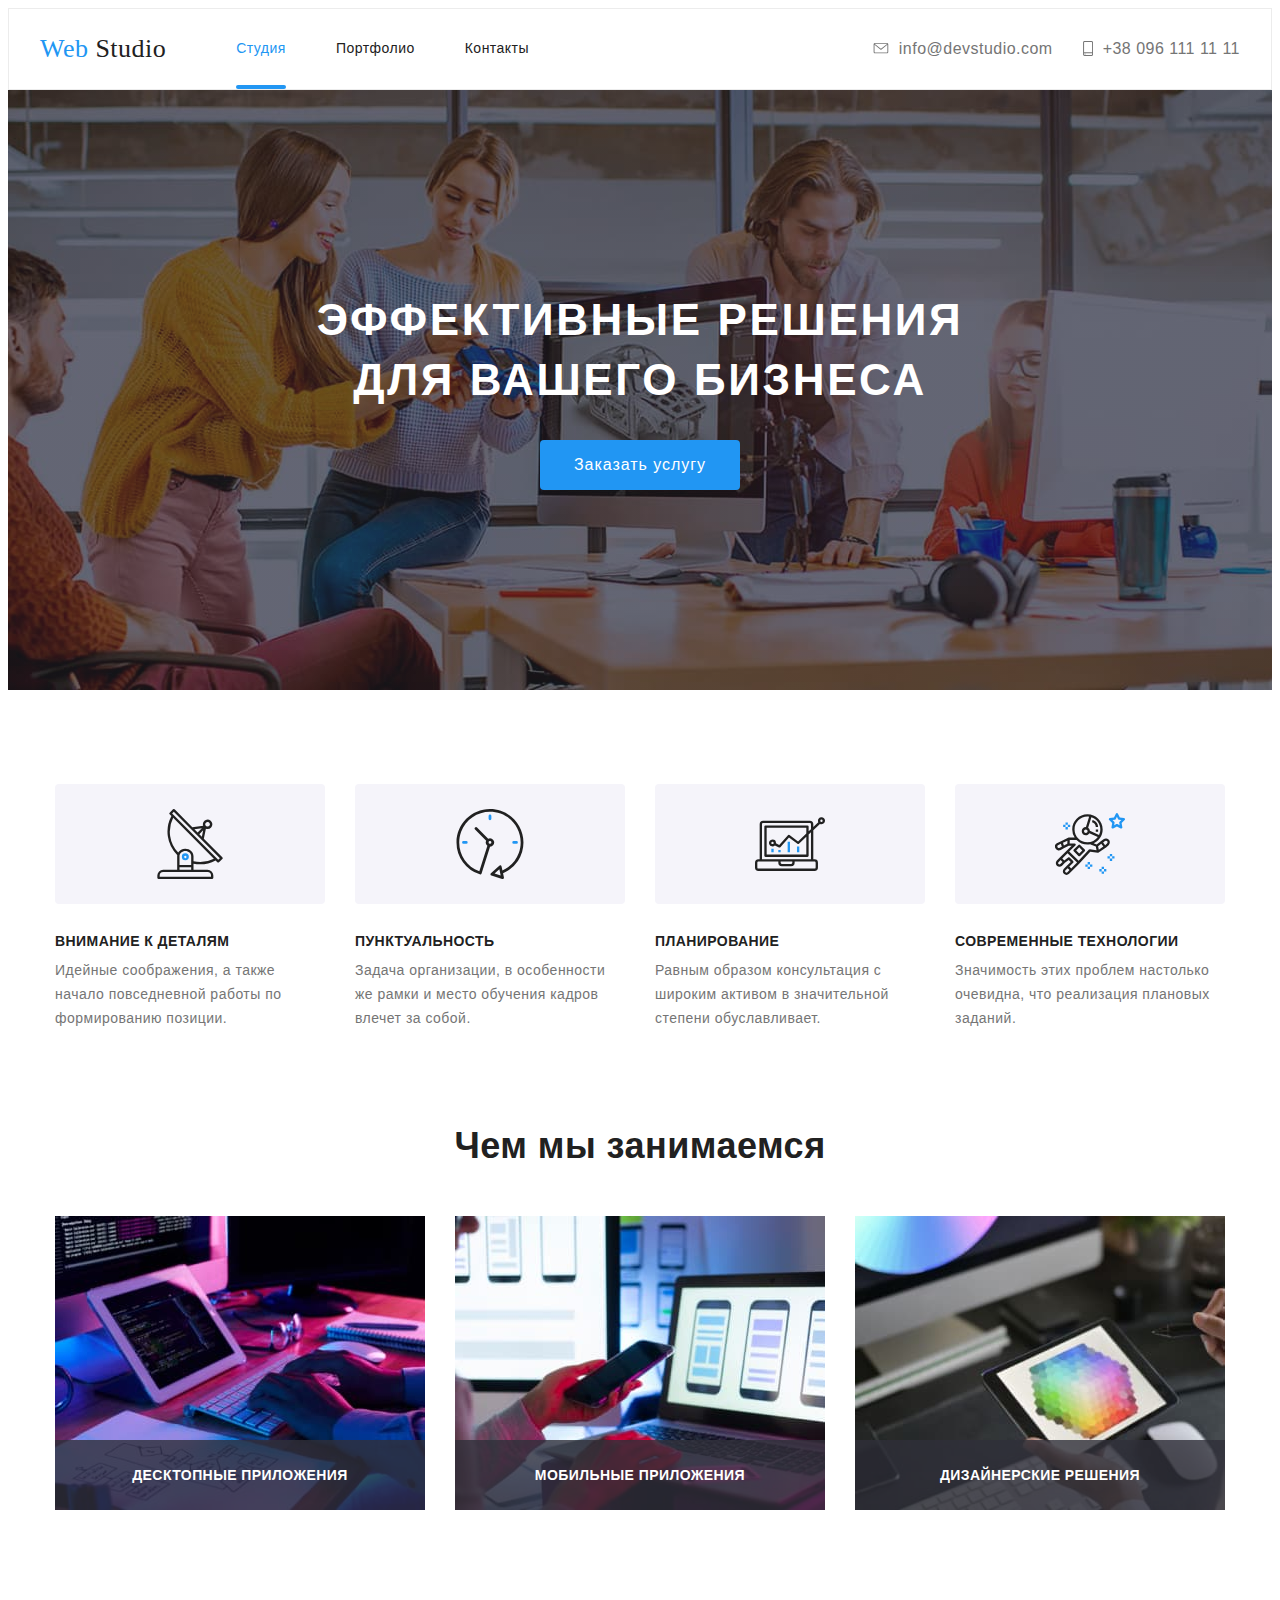
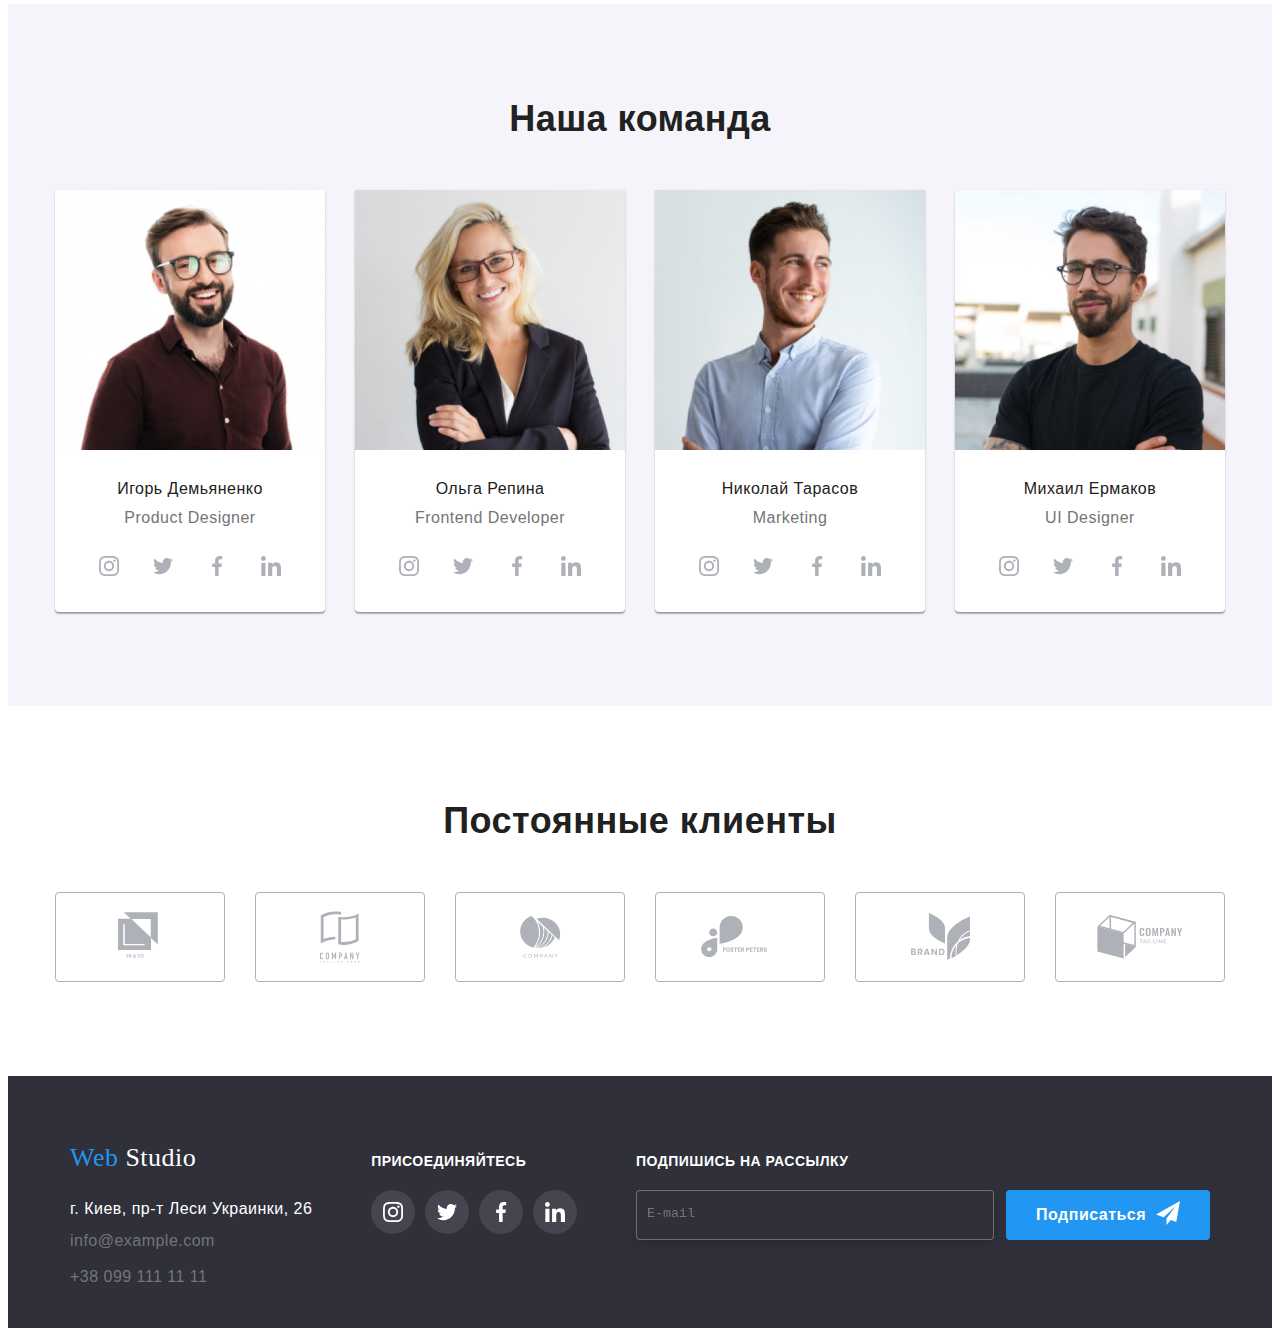
==== commit fed1eeff: "Добавляет путь" ====
--- a/index.html
+++ b/index.html
@@ -4,8 +4,8 @@
     <meta charset="UTF-8">
     <meta name="viewport" content="width=device-width, initial-scale=1.0">
     <title>Document</title>
-    <link href="./css/fonts-main.min.css" rel="stylesheet">
-    <link rel="stylesheet" href="./css/fonts-main.min.css">
+    <!-- <link href="./css/fonts-main.min.css" rel="stylesheet">
+    <link rel="stylesheet" href="./css/fonts-main.min.css"> -->
     <link rel="stylesheet" href="./css/main.min.css">
 </head>
 <body>
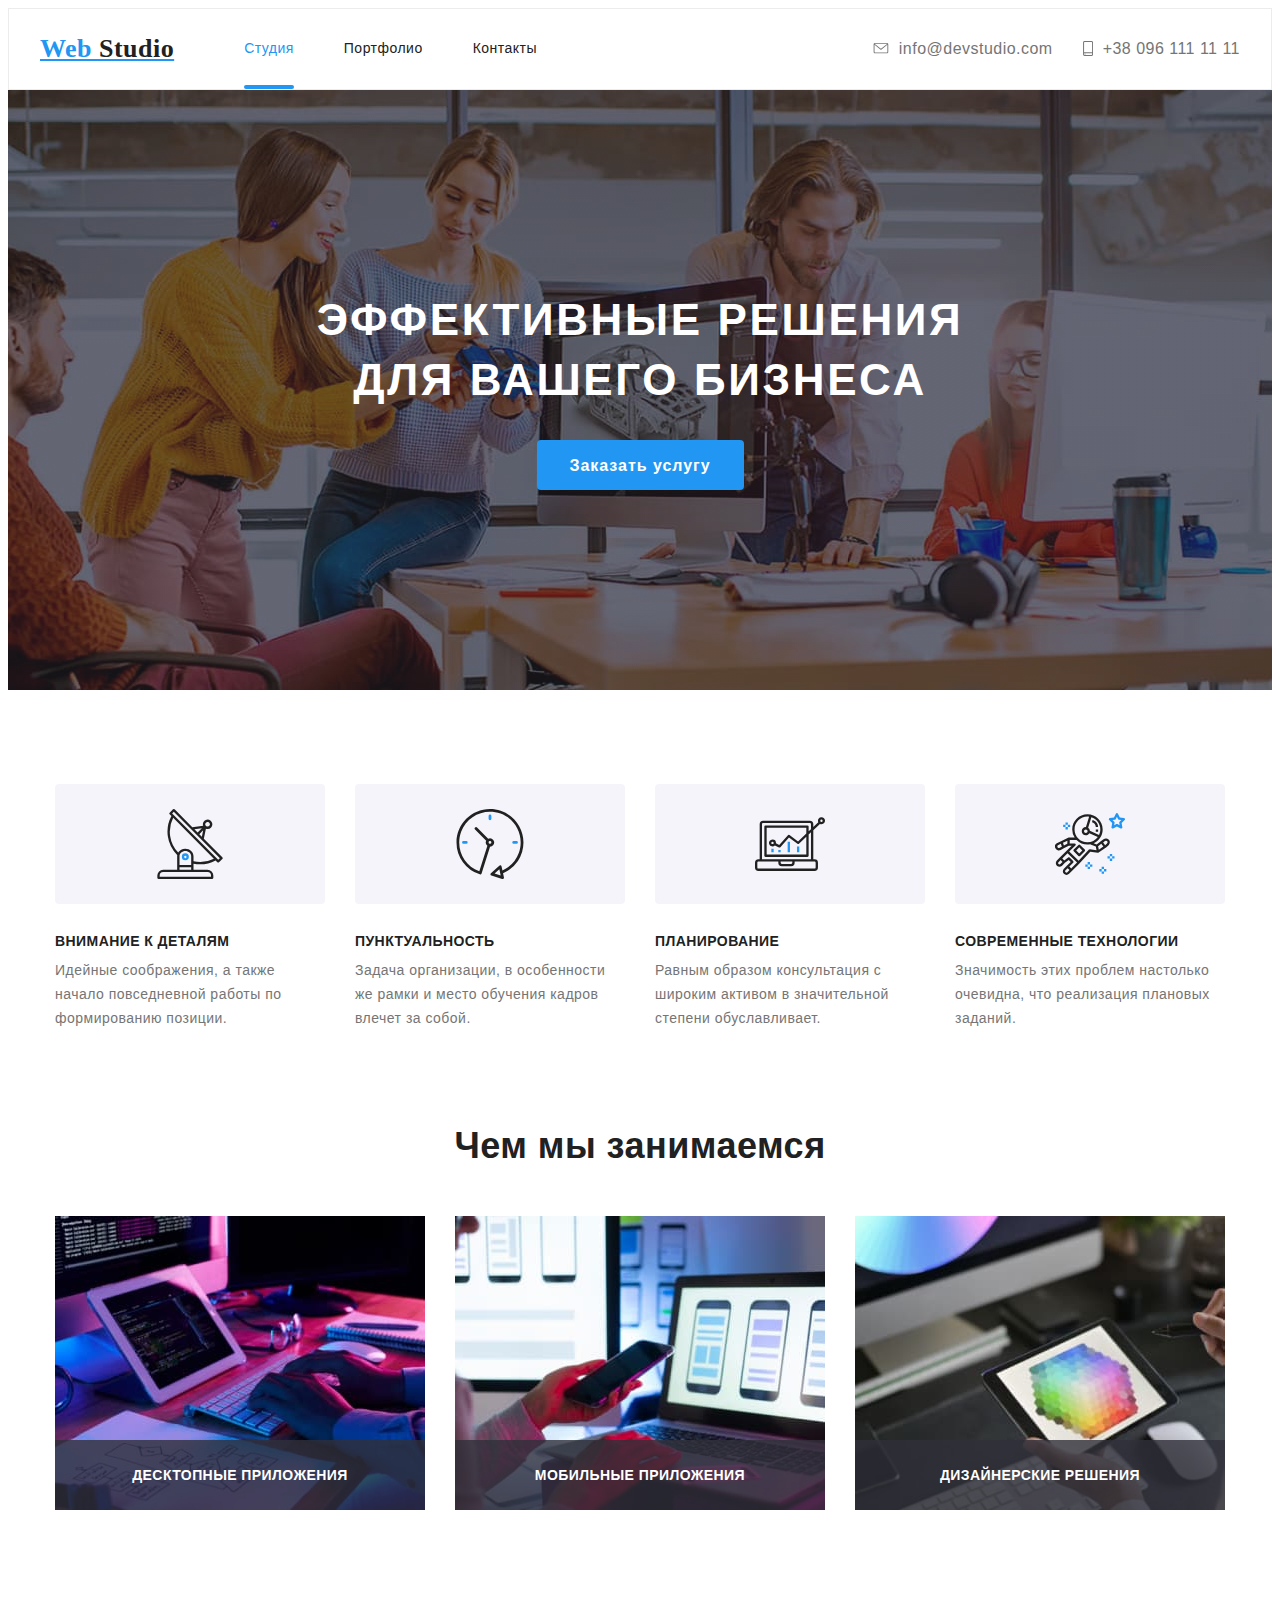
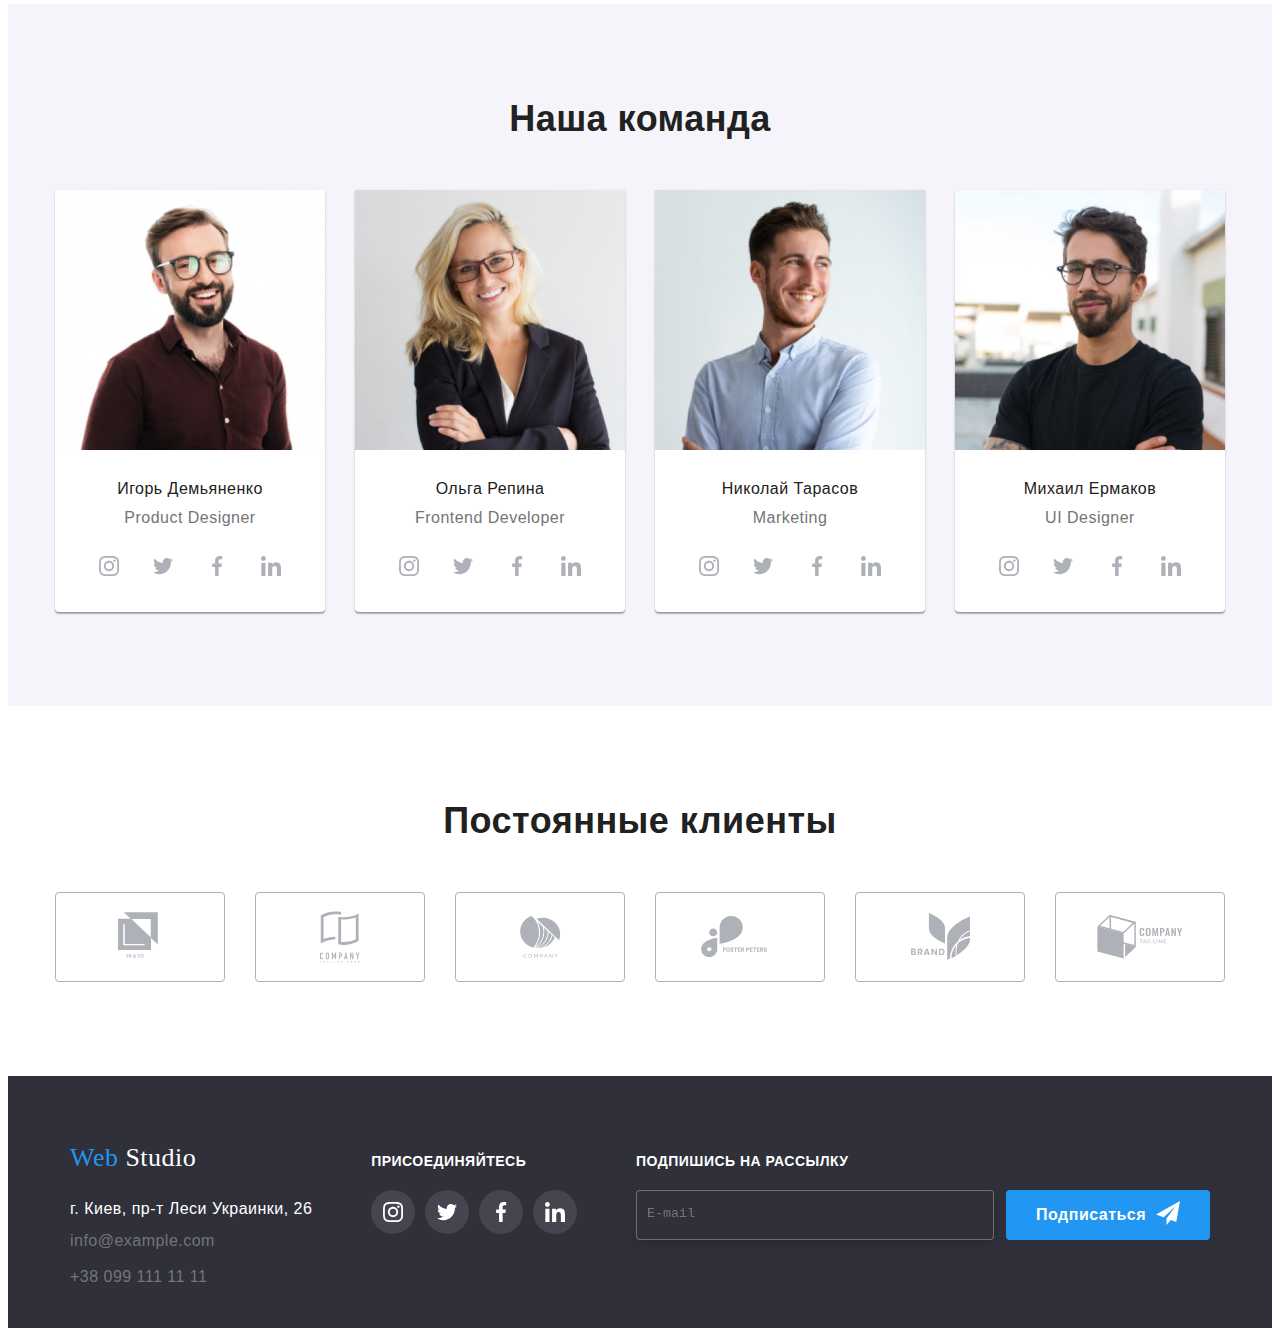
==== commit b92c0acb: "Добавляет путь" ====
--- a/index.html
+++ b/index.html
@@ -4,8 +4,6 @@
     <meta charset="UTF-8">
     <meta name="viewport" content="width=device-width, initial-scale=1.0">
     <title>Document</title>
-    <!-- <link href="./css/fonts-main.min.css" rel="stylesheet">
-    <link rel="stylesheet" href="./css/fonts-main.min.css"> -->
     <link rel="stylesheet" href="./css/main.min.css">
 </head>
 <body>
@@ -13,7 +11,7 @@
         <header class="page-header">
         <div class="container-head nav-info">
             <nav class="navigation">
-                <a href="./index.html" class="logo link-underline">Web <span class="color-logo">Studio</span></a>
+                <a href="./index.html" class="logo">Web <span class="color-logo">Studio</span></a>
                 <ul class="site-nav list link-underline">
                     <li  class="item"><a href="" class="link current link-underline">Студия</a></li>
                     <li  class="item"><a href="./portfolio.html" class="link link-underline">Портфолио</a></li>
@@ -45,7 +43,7 @@
     <section class="section-hero hero">
     <div class="container">
         <h1 class="section-title-hero">Эффективные решения<br>для вашего бизнеса</h1>
-         <button class="button-hero link-underline" data-modal-open>Заказать услугу</button>
+         <button class="button-hero " data-modal-open>Заказать услугу</button>
     </div>
     </section>
    <!--Список качеств-->  
